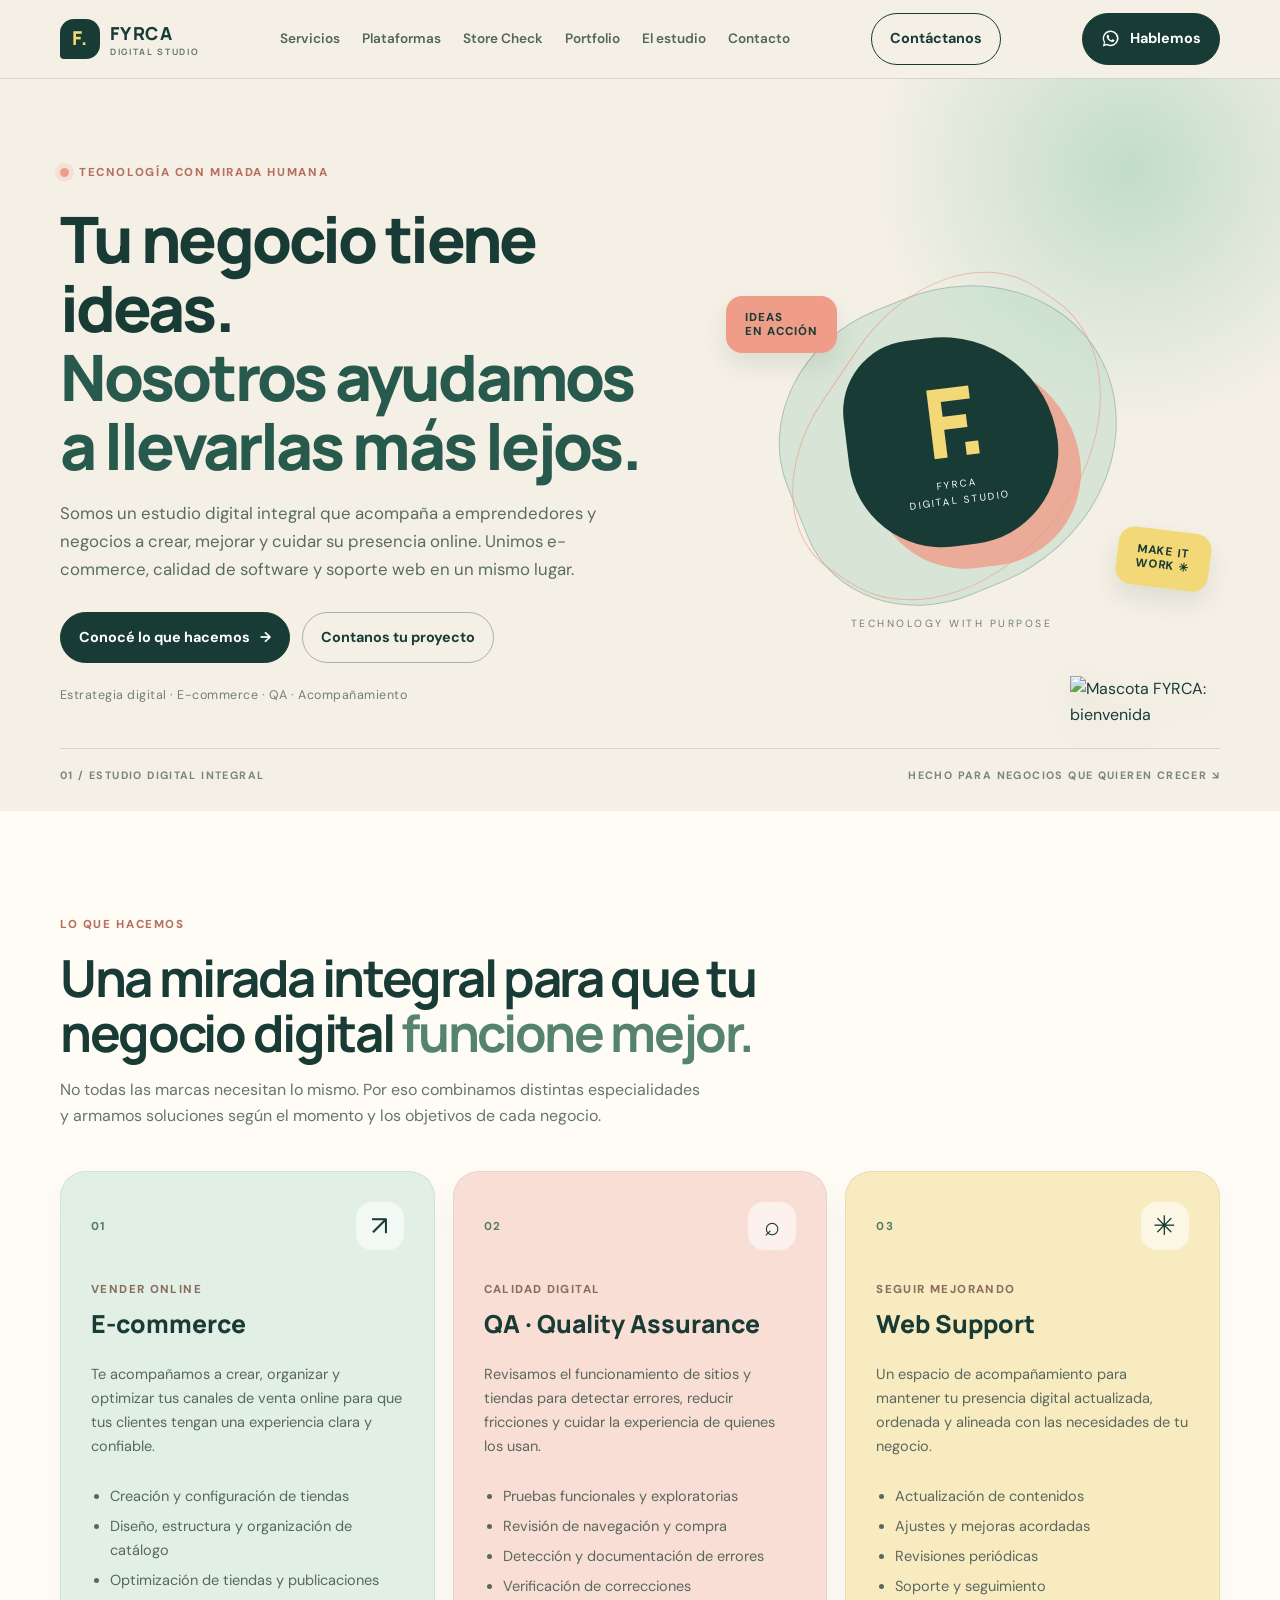
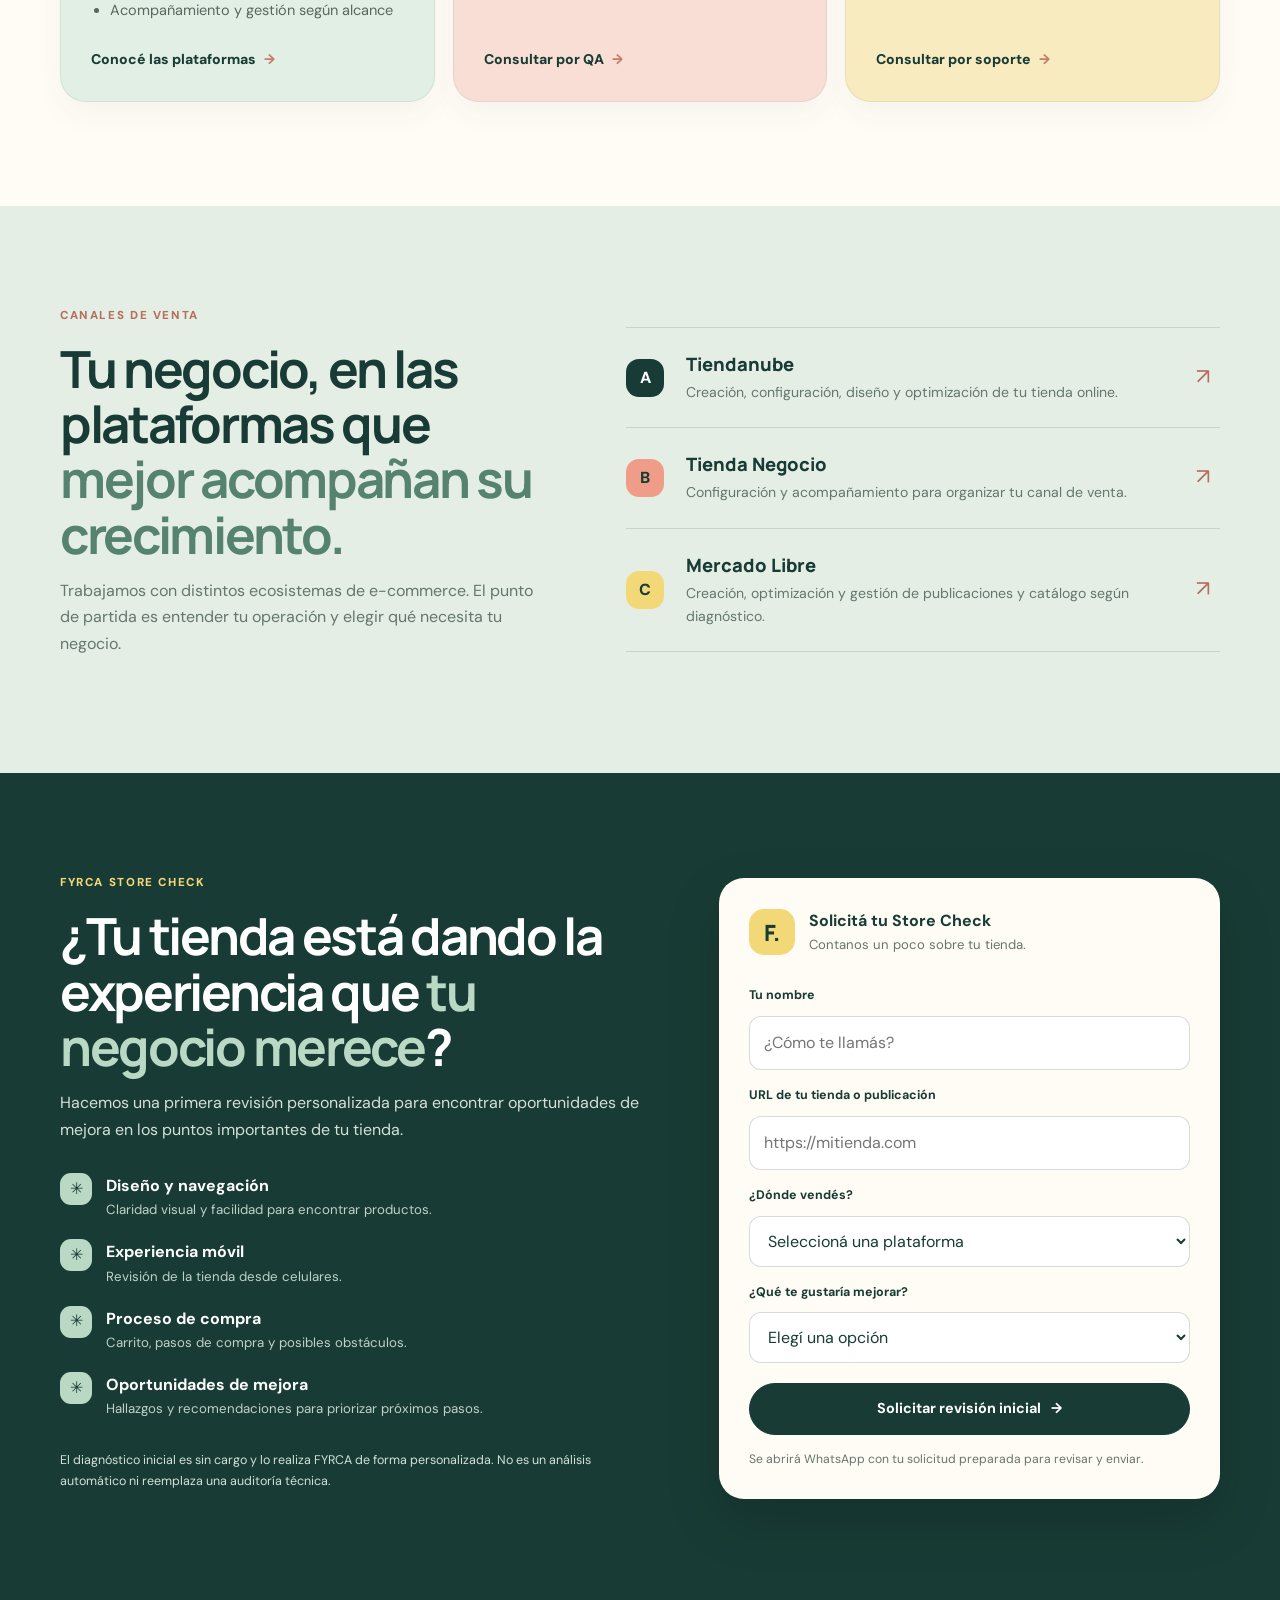
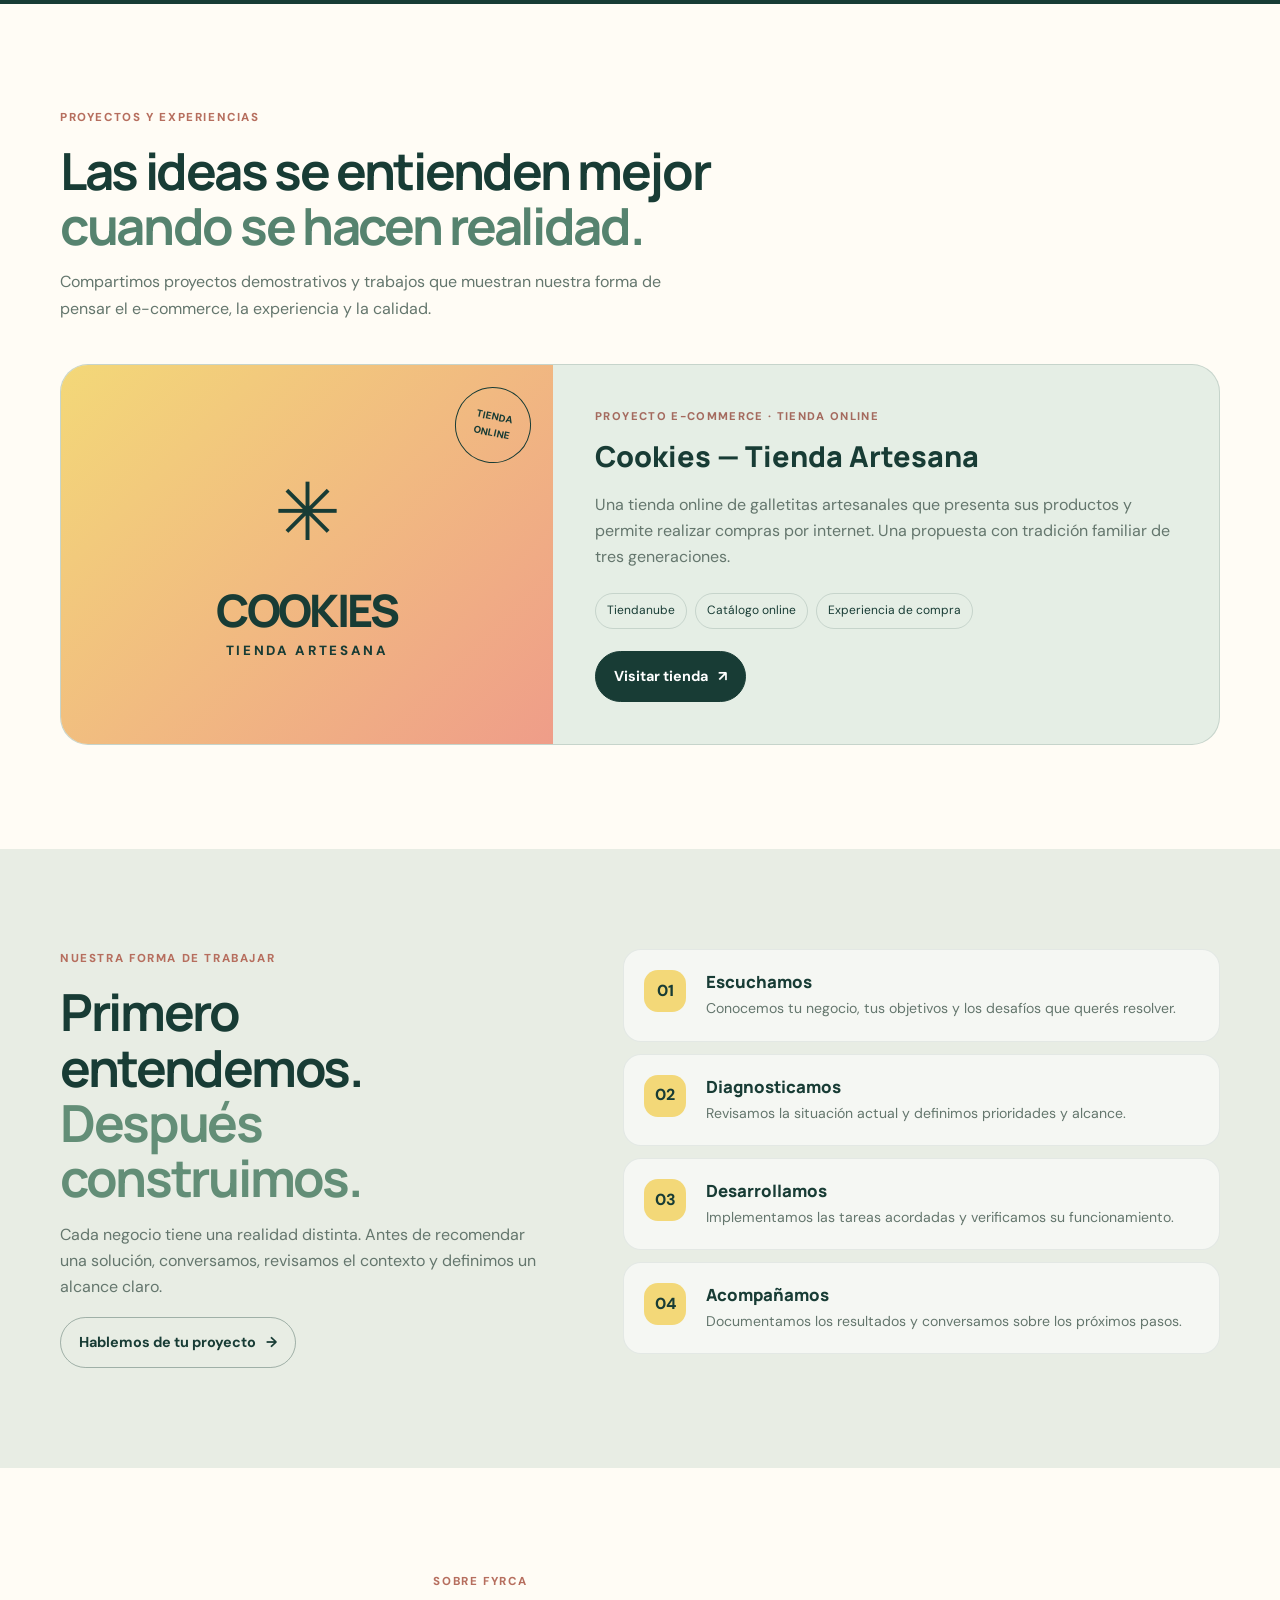
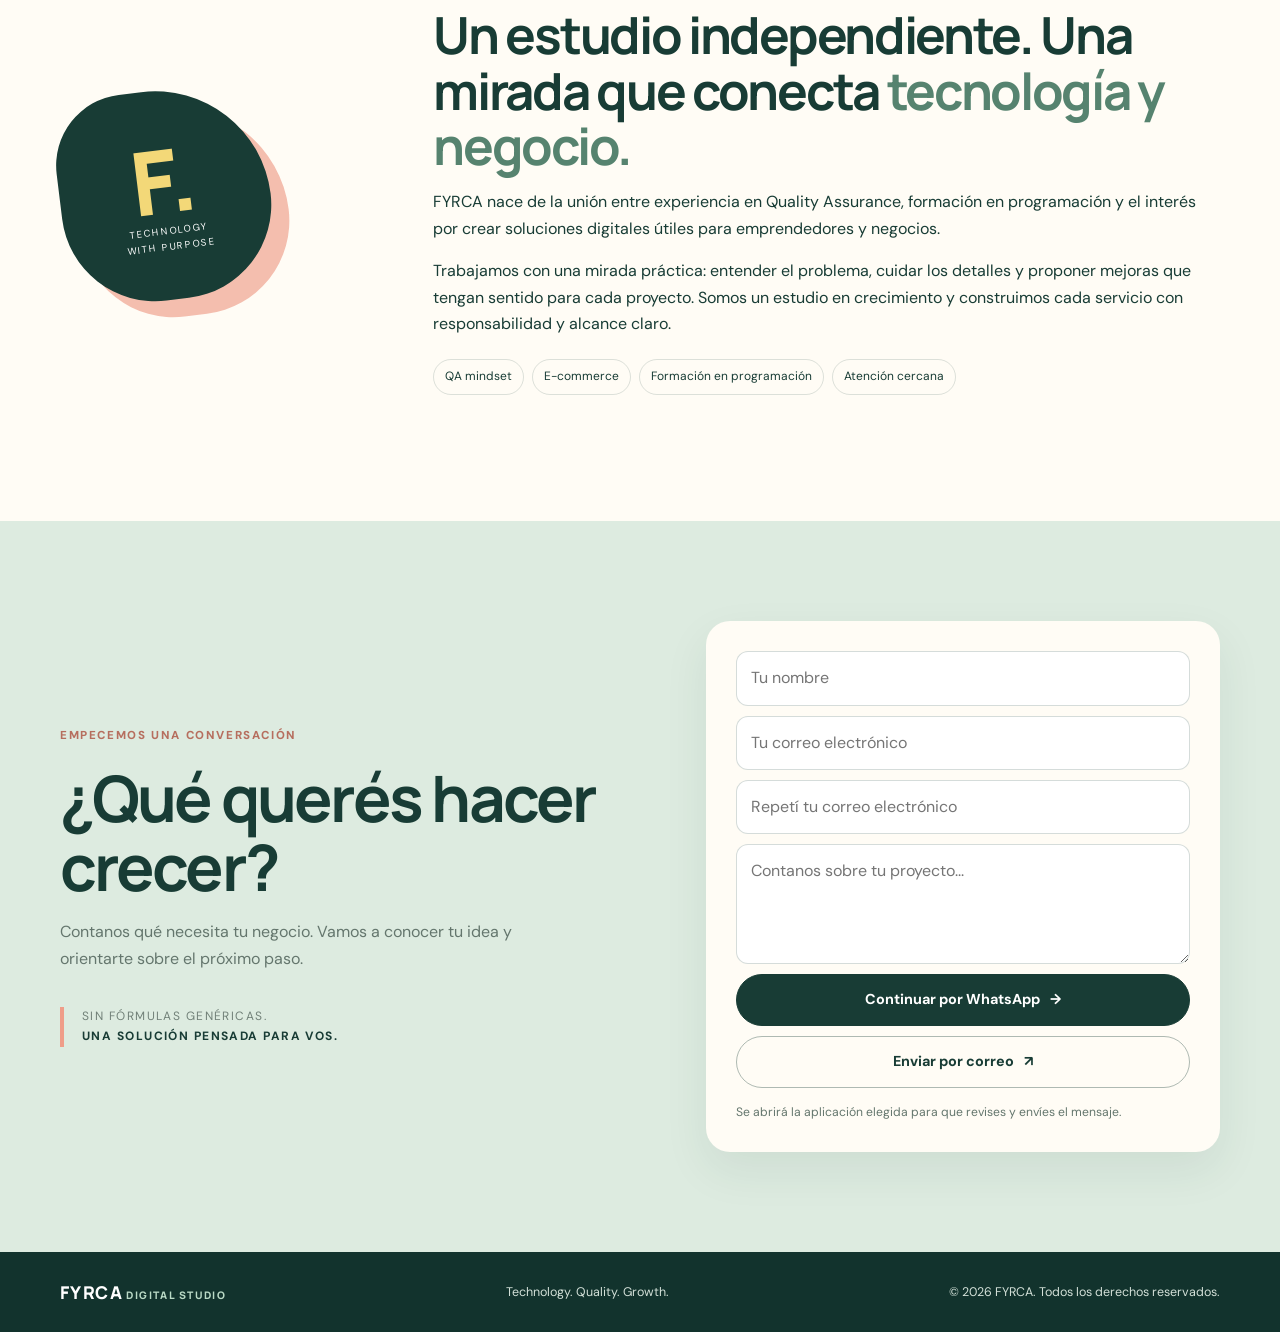
==== index.html @ e2ffd2b6 "Actualiza caché del diseño móvil compacto" ====
<!DOCTYPE html>
<html lang="es">
<head>
  <meta charset="UTF-8">
  <meta name="viewport" content="width=device-width, initial-scale=1.0">
  <meta name="description" content="FYRCA Digital Studio acompaña a emprendedores y negocios con soluciones de e-commerce, QA y soporte web.">
  <meta name="theme-color" content="#183C35">
  <title>FYRCA — Digital Studio</title>
  <link rel="preconnect" href="https://fonts.googleapis.com">
  <link rel="preconnect" href="https://fonts.gstatic.com" crossorigin>
  <link href="https://fonts.googleapis.com/css2?family=DM+Sans:wght@400;500;600;700&family=Manrope:wght@400;500;600;700;800&display=swap" rel="stylesheet">
  <link rel="stylesheet" href="assets/css/styles.css?v=17">
</head>
<body>
  <div class="nav-wrap">
    <nav class="container" aria-label="Navegación principal">
      <a class="brand" href="#inicio" aria-label="FYRCA, inicio">
        <span class="brand-mark" aria-hidden="true">F.</span>
        <span class="brand-name">FYRCA<small>DIGITAL STUDIO</small></span>
      </a>
      <div class="nav-links" id="navLinks">
        <a href="#servicios">Servicios</a>
        <a href="#plataformas">Plataformas</a>
        <a href="#store-check">Store Check</a>
        <a href="#portfolio">Portfolio</a>
        <a href="#nosotros">El estudio</a>
        <a href="#contacto">Contacto</a>
      </div>
      <a class="nav-contact" href="#contacto">Contáctanos</a>
      <a class="nav-cta" href="https://wa.me/5491130962275?text=Hola%2C%20quiero%20hacer%20una%20consulta%20a%20FYRCA." target="_blank" rel="noopener noreferrer" aria-label="Hablemos por WhatsApp">
        <svg class="whatsapp-icon" viewBox="0 0 24 24" width="19" height="19" aria-hidden="true" focusable="false">
          <path fill="currentColor" d="M12.04 2a9.8 9.8 0 0 0-8.37 14.9L2.3 22l5.25-1.37A9.9 9.9 0 1 0 12.04 2Zm0 17.9a8.1 8.1 0 0 1-4.13-1.13l-.3-.18-3.12.82.83-3.04-.2-.31A8.05 8.05 0 1 1 12.04 19.9Zm4.42-6.04c-.24-.12-1.43-.7-1.65-.78-.22-.08-.38-.12-.54.12-.16.24-.62.78-.76.94-.14.16-.28.18-.52.06-.24-.12-1.02-.38-1.94-1.2-.72-.64-1.2-1.43-1.34-1.67-.14-.24-.02-.37.1-.49.1-.1.24-.28.36-.42.12-.14.16-.24.24-.4.08-.16.04-.3-.02-.42-.06-.12-.54-1.3-.74-1.78-.2-.46-.4-.4-.54-.4h-.46c-.16 0-.42.06-.64.3-.22.24-.84.82-.84 2s.86 2.32.98 2.48c.12.16 1.7 2.6 4.12 3.64.58.25 1.03.4 1.38.51.58.18 1.1.16 1.51.1.46-.07 1.43-.58 1.63-1.14.2-.56.2-1.04.14-1.14-.06-.1-.22-.16-.46-.28Z"/>
        </svg>
        <span>Hablemos</span>
      </a>
      <button class="menu-toggle" id="menuToggle" aria-label="Abrir menú" aria-controls="navLinks" aria-expanded="false">☰</button>
    </nav>
  </div>

  <aside class="mascot-widget" aria-label="Mascota de FYRCA que cambia según la sección">
    <img id="fyrcaMascot" src="/fyrca-digital-studio/assets/images/mascota/approved-inicio.webp" alt="Mascota FYRCA: bienvenida" width="180" height="180" decoding="async">
    <span class="visually-hidden" id="fyrcaMascotStatus" aria-live="polite">Mascota FYRCA: bienvenida</span>
  </aside>

  <main>
    <section class="hero" id="inicio" data-mascot-pose="inicio">
      <div class="container hero-grid">
        <div class="hero-content">
          <div class="eyebrow"><span class="eyebrow-dot"></span> Tecnología con mirada humana</div>
          <h1>Tu negocio tiene ideas.<br><span>Nosotros ayudamos a llevarlas más lejos.</span></h1>
          <p class="hero-copy">Somos un estudio digital integral que acompaña a emprendedores y negocios a crear, mejorar y cuidar su presencia online. Unimos e-commerce, calidad de software y soporte web en un mismo lugar.</p>
          <div class="hero-actions">
            <a class="button" href="#servicios">Conocé lo que hacemos <span aria-hidden="true">→</span></a>
            <a class="button secondary" href="#contacto">Contanos tu proyecto</a>
          </div>
          <p class="hero-note">Estrategia digital · E-commerce · QA · Acompañamiento</p>
        </div>
        <div class="hero-art" aria-label="Composición gráfica de FYRCA">
          <div class="art-orbit orbit-one"></div>
          <div class="art-orbit orbit-two"></div>
          <div class="art-sticker sticker-pink">IDEAS<br>EN ACCIÓN</div>
          <div class="art-core"><span>F.</span><small>FYRCA<br>DIGITAL STUDIO</small></div>
          <div class="art-sticker sticker-yellow">MAKE IT<br>WORK ✳</div>
          <div class="art-caption">TECHNOLOGY WITH PURPOSE</div>
        </div>
      </div>
      <div class="hero-bottom container"><span>01 / ESTUDIO DIGITAL INTEGRAL</span><span>HECHO PARA NEGOCIOS QUE QUIEREN CRECER ↘</span></div>
    </section>

    <section id="servicios" class="services-section">
      <div class="container">
        <div class="section-head">
          <div class="eyebrow">Lo que hacemos</div>
          <h2>Una mirada integral para que tu negocio digital <span>funcione mejor.</span></h2>
          <p>No todas las marcas necesitan lo mismo. Por eso combinamos distintas especialidades y armamos soluciones según el momento y los objetivos de cada negocio.</p>
        </div>
        <div class="services-grid">
          <article class="service-card service-ecommerce">
            <div class="service-top"><span class="service-number">01</span><span class="service-symbol">↗</span></div>
            <div class="service-kicker">VENDER ONLINE</div>
            <h3>E-commerce</h3>
            <p>Te acompañamos a crear, organizar y optimizar tus canales de venta online para que tus clientes tengan una experiencia clara y confiable.</p>
            <ul>
              <li>Creación y configuración de tiendas</li>
              <li>Diseño, estructura y organización de catálogo</li>
              <li>Optimización de tiendas y publicaciones</li>
              <li>Acompañamiento y gestión según alcance</li>
            </ul>
            <a class="text-link" href="#plataformas">Conocé las plataformas <span>→</span></a>
          </article>
          <article class="service-card service-qa" data-mascot-pose="qa">
            <div class="service-top"><span class="service-number">02</span><span class="service-symbol">⌕</span></div>
            <div class="service-kicker">CALIDAD DIGITAL</div>
            <h3>QA · Quality Assurance</h3>
            <p>Revisamos el funcionamiento de sitios y tiendas para detectar errores, reducir fricciones y cuidar la experiencia de quienes los usan.</p>
            <ul>
              <li>Pruebas funcionales y exploratorias</li>
              <li>Revisión de navegación y compra</li>
              <li>Detección y documentación de errores</li>
              <li>Verificación de correcciones</li>
            </ul>
            <a class="text-link" href="#contacto">Consultar por QA <span>→</span></a>
          </article>
          <article class="service-card service-support">
            <div class="service-top"><span class="service-number">03</span><span class="service-symbol">✳</span></div>
            <div class="service-kicker">SEGUIR MEJORANDO</div>
            <h3>Web Support</h3>
            <p>Un espacio de acompañamiento para mantener tu presencia digital actualizada, ordenada y alineada con las necesidades de tu negocio.</p>
            <ul>
              <li>Actualización de contenidos</li>
              <li>Ajustes y mejoras acordadas</li>
              <li>Revisiones periódicas</li>
              <li>Soporte y seguimiento</li>
            </ul>
            <a class="text-link" href="#contacto">Consultar por soporte <span>→</span></a>
          </article>
        </div>
      </div>
    </section>

    <section class="platforms-section" id="plataformas" data-mascot-pose="ecommerce">
      <div class="container platforms-layout">
        <div class="platforms-intro">
          <div class="eyebrow">Canales de venta</div>
          <h2>Tu negocio, en las plataformas que <span>mejor acompañan su crecimiento.</span></h2>
          <p>Trabajamos con distintos ecosistemas de e-commerce. El punto de partida es entender tu operación y elegir qué necesita tu negocio.</p>
        </div>
        <div class="platform-list">
          <article class="platform-item"><span class="platform-index">A</span><div><h3>Tiendanube</h3><p>Creación, configuración, diseño y optimización de tu tienda online.</p></div><span class="platform-arrow">↗</span></article>
          <article class="platform-item"><span class="platform-index">B</span><div><h3>Tienda Negocio</h3><p>Configuración y acompañamiento para organizar tu canal de venta.</p></div><span class="platform-arrow">↗</span></article>
          <article class="platform-item"><span class="platform-index">C</span><div><h3>Mercado Libre</h3><p>Creación, optimización y gestión de publicaciones y catálogo según diagnóstico.</p></div><span class="platform-arrow">↗</span></article>
        </div>
      </div>
    </section>

    <section class="store-check" id="store-check" data-mascot-pose="qa">
      <div class="container store-check-grid">
        <div class="store-check-copy">
          <div class="eyebrow">FYRCA Store Check</div>
          <h2>¿Tu tienda está dando la experiencia que <span>tu negocio merece</span>?</h2>
          <p>Hacemos una primera revisión personalizada para encontrar oportunidades de mejora en los puntos importantes de tu tienda.</p>
          <div class="store-check-points">
            <div><span>✳</span><span><strong>Diseño y navegación</strong><small>Claridad visual y facilidad para encontrar productos.</small></span></div>
            <div><span>✳</span><span><strong>Experiencia móvil</strong><small>Revisión de la tienda desde celulares.</small></span></div>
            <div><span>✳</span><span><strong>Proceso de compra</strong><small>Carrito, pasos de compra y posibles obstáculos.</small></span></div>
            <div><span>✳</span><span><strong>Oportunidades de mejora</strong><small>Hallazgos y recomendaciones para priorizar próximos pasos.</small></span></div>
          </div>
          <p class="store-check-note">El diagnóstico inicial es sin cargo y lo realiza FYRCA de forma personalizada. No es un análisis automático ni reemplaza una auditoría técnica.</p>
        </div>
        <div class="store-check-panel">
          <div class="panel-heading"><span class="panel-icon">F.</span><div><strong>Solicitá tu Store Check</strong><small>Contanos un poco sobre tu tienda.</small></div></div>
          <form class="store-check-form" id="storeCheckForm">
            <label for="storeCheckName">Tu nombre</label>
            <input id="storeCheckName" name="nombre" type="text" placeholder="¿Cómo te llamás?" autocomplete="name" required>
            <label for="storeCheckUrl">URL de tu tienda o publicación</label>
            <input id="storeCheckUrl" name="url" type="url" placeholder="https://mitienda.com" inputmode="url" required>
            <label for="storeCheckPlatform">¿Dónde vendés?</label>
            <select id="storeCheckPlatform" name="plataforma" required>
              <option value="">Seleccioná una plataforma</option>
              <option>Tiendanube</option><option>Tienda Negocio</option><option>Mercado Libre</option>
              <option>Shopify</option><option>WooCommerce</option><option>Otra plataforma</option>
              <option value="Todavía no tengo tienda">Todavía no tengo tienda</option>
            </select>
            <label for="storeCheckGoal">¿Qué te gustaría mejorar?</label>
            <select id="storeCheckGoal" name="objetivo" required>
              <option value="">Elegí una opción</option>
              <option>Diseño y apariencia</option><option>Catálogo y publicaciones</option>
              <option>Navegación y experiencia de usuario</option><option>Versión para celulares</option>
              <option>Carrito y proceso de compra</option><option>Quiero una revisión general</option>
            </select>
            <button class="button store-check-submit" type="submit">Solicitar revisión inicial <span>→</span></button>
          </form>
          <p class="store-check-form-note" id="storeCheckNote" role="status">Se abrirá WhatsApp con tu solicitud preparada para revisar y enviar.</p>
        </div>
      </div>
    </section>

    <section class="portfolio-section" id="portfolio" data-mascot-pose="ecommerce">
      <div class="container">
        <div class="section-head">
          <div class="eyebrow">Proyectos y experiencias</div>
          <h2>Las ideas se entienden mejor <span>cuando se hacen realidad.</span></h2>
          <p>Compartimos proyectos demostrativos y trabajos que muestran nuestra forma de pensar el e-commerce, la experiencia y la calidad.</p>
        </div>
        <article class="portfolio-card">
          <div class="portfolio-art"><span class="portfolio-cookie">✳</span><span class="portfolio-word">COOKIES</span><small>TIENDA ARTESANA</small><span class="portfolio-stamp">TIENDA<br>ONLINE</span></div>
          <div class="portfolio-copy">
            <div class="project-label">PROYECTO E-COMMERCE · TIENDA ONLINE</div>
            <h3>Cookies — Tienda Artesana</h3>
            <p>Una tienda online de galletitas artesanales que presenta sus productos y permite realizar compras por internet. Una propuesta con tradición familiar de tres generaciones.</p>
            <div class="project-tags"><span>Tiendanube</span><span>Catálogo online</span><span>Experiencia de compra</span></div>
            <a class="button" href="https://cookiestiendaartesana.mitiendanube.com/" target="_blank" rel="noopener noreferrer">Visitar tienda <span>↗</span></a>
          </div>
        </article>
      </div>
    </section>

    <section class="method-section" id="metodologia" data-mascot-pose="programacion">
      <div class="container method-grid">
        <div>
          <div class="eyebrow">Nuestra forma de trabajar</div>
          <h2>Primero entendemos.<br><span>Después construimos.</span></h2>
          <p>Cada negocio tiene una realidad distinta. Antes de recomendar una solución, conversamos, revisamos el contexto y definimos un alcance claro.</p>
          <a class="button secondary" href="#contacto">Hablemos de tu proyecto <span>→</span></a>
        </div>
        <div class="steps">
          <article class="step"><span class="step-num">01</span><div><h3>Escuchamos</h3><p>Conocemos tu negocio, tus objetivos y los desafíos que querés resolver.</p></div></article>
          <article class="step"><span class="step-num">02</span><div><h3>Diagnosticamos</h3><p>Revisamos la situación actual y definimos prioridades y alcance.</p></div></article>
          <article class="step"><span class="step-num">03</span><div><h3>Desarrollamos</h3><p>Implementamos las tareas acordadas y verificamos su funcionamiento.</p></div></article>
          <article class="step"><span class="step-num">04</span><div><h3>Acompañamos</h3><p>Documentamos los resultados y conversamos sobre los próximos pasos.</p></div></article>
        </div>
      </div>
    </section>

    <section class="about-section" id="nosotros" data-mascot-pose="programacion">
      <div class="container about-layout">
        <div class="about-mark"><span>F.</span><small>TECHNOLOGY<br>WITH PURPOSE</small></div>
        <div class="about-copy">
          <div class="eyebrow">Sobre FYRCA</div>
          <h2>Un estudio independiente. Una mirada que conecta <span>tecnología y negocio.</span></h2>
          <p>FYRCA nace de la unión entre experiencia en Quality Assurance, formación en programación y el interés por crear soluciones digitales útiles para emprendedores y negocios.</p>
          <p>Trabajamos con una mirada práctica: entender el problema, cuidar los detalles y proponer mejoras que tengan sentido para cada proyecto. Somos un estudio en crecimiento y construimos cada servicio con responsabilidad y alcance claro.</p>
          <div class="about-tags"><span>QA mindset</span><span>E-commerce</span><span>Formación en programación</span><span>Atención cercana</span></div>
        </div>
      </div>
    </section>

    <section class="contact-section" id="contacto" data-mascot-pose="inicio">
      <div class="container contact-layout">
        <div class="contact-intro">
          <div class="eyebrow">Empecemos una conversación</div>
          <h2>¿Qué querés hacer crecer?</h2>
          <p>Contanos qué necesita tu negocio. Vamos a conocer tu idea y orientarte sobre el próximo paso.</p>
          <div class="contact-aside">SIN FÓRMULAS GENÉRICAS.<br><strong>UNA SOLUCIÓN PENSADA PARA VOS.</strong></div>
        </div>
        <div class="contact-panel">
          <form class="contact-form" id="contactForm">
            <label class="visually-hidden" for="contactName">Tu nombre</label>
            <input id="contactName" type="text" name="nombre" placeholder="Tu nombre" autocomplete="name" required>
            <label class="visually-hidden" for="contactEmail">Tu correo electrónico</label>
            <input id="contactEmail" type="email" name="email" placeholder="Tu correo electrónico" autocomplete="email" pattern="[^\s@]+@[^\s@]+\.[^\s@]{2,}" title="Ingresá un correo válido, por ejemplo nombre@dominio.com" required>
            <label class="visually-hidden" for="contactEmailConfirm">Repetí tu correo electrónico</label>
            <input id="contactEmailConfirm" type="email" name="emailConfirm" placeholder="Repetí tu correo electrónico" autocomplete="off" required>
            <label class="visually-hidden" for="contactMessage">Mensaje</label>
            <textarea id="contactMessage" name="mensaje" placeholder="Contanos sobre tu proyecto..." required></textarea>
            <button class="button" type="submit" name="canal" value="whatsapp">Continuar por WhatsApp <span>→</span></button>
            <button class="button secondary" type="submit" name="canal" value="email">Enviar por correo <span>↗</span></button>
          </form>
          <div class="form-note" id="formNote" role="status">Se abrirá la aplicación elegida para que revises y envíes el mensaje.</div>
        </div>
      </div>
    </section>
  </main>

  <footer>
    <div class="container footer-inner">
      <a class="footer-brand" href="#inicio">FYRCA<span> DIGITAL STUDIO</span></a>
      <span>Technology. Quality. Growth.</span>
      <span>© <span id="year"></span> FYRCA. Todos los derechos reservados.</span>
    </div>
  </footer>
  <script src="assets/js/main.js" defer></script>
</body>
</html>
---- assets/css/styles.css ----
@import url('https://fonts.googleapis.com/css2?family=DM+Sans:wght@400;500;600;700&family=Manrope:wght@400;500;600;700;800&display=swap');
:root{
 --forest:#183C35;--forest-deep:#12332D;--forest-soft:#28594D;
 --cream:#F5F0E6;--paper:#FFFCF5;--mint:#B9D9C5;--coral:#EF9D89;
 --butter:#F3D878;--sky:#A9C9E8;--ink:#183C35;--muted:#64766D;
 --line:rgba(24,60,53,.15);--max:1160px;
}
*{box-sizing:border-box}
html{scroll-behavior:smooth;scroll-padding-top:90px}
body{margin:0;background:var(--cream);color:var(--ink);font-family:"DM Sans",sans-serif;line-height:1.65}
a{color:inherit;text-decoration:none}
button,input,select,textarea{font:inherit}
button,a{-webkit-tap-highlight-color:transparent}
.container{width:min(var(--max),calc(100% - 48px));margin:0 auto}
.visually-hidden{position:absolute;width:1px;height:1px;padding:0;margin:-1px;overflow:hidden;clip:rect(0,0,0,0);white-space:nowrap;border:0}
.nav-wrap{position:sticky;top:0;z-index:20;background:rgba(245,240,230,.94);backdrop-filter:blur(16px);border-bottom:1px solid var(--line)}
nav{min-height:78px;display:flex;align-items:center;justify-content:space-between;gap:24px}
.brand{display:inline-flex;align-items:center;gap:10px;font-family:Manrope,sans-serif;font-weight:800;letter-spacing:.08em;font-size:1.12rem}
.brand-mark{display:grid;place-items:center;width:40px;height:40px;border-radius:14px 14px 14px 4px;background:var(--forest);color:var(--butter);font-size:1.2rem}
.brand-name small{display:block;font-size:.55rem;letter-spacing:.19em;font-weight:700;color:var(--muted);margin-top:-4px}
.nav-links{display:flex;align-items:center;gap:22px;font-size:.85rem;font-weight:600;color:#52665D}
.nav-links a:hover{color:var(--coral)}
.nav-cta,.nav-contact,.button{display:inline-flex;justify-content:center;align-items:center;gap:10px;padding:13px 18px;border-radius:999px;border:1px solid var(--forest);font-weight:700;font-size:.9rem;transition:transform .2s,background .2s}.nav-cta,.button{background:var(--forest);color:white}.nav-contact{background:transparent;color:var(--forest)}
.nav-cta:hover,.button:hover{transform:translateY(-2px);background:var(--forest-soft)}.nav-contact:hover{transform:translateY(-2px);background:rgba(24,60,53,.06)}
.button.secondary{background:transparent;color:var(--forest);border-color:rgba(24,60,53,.35)}
.button.secondary:hover{background:rgba(24,60,53,.06)}
.menu-toggle{display:none;background:transparent;border:1px solid var(--line);border-radius:12px;padding:8px 12px;color:var(--forest);font-size:1.2rem}
.hero{position:relative;overflow:hidden;padding:84px 0 26px;background:var(--cream)}
.hero:before{content:"";position:absolute;width:540px;height:540px;right:-120px;top:-180px;border-radius:50%;background:radial-gradient(circle,rgba(185,217,197,.85),rgba(185,217,197,0) 68%);pointer-events:none}
.hero-grid{position:relative;display:grid;grid-template-columns:1.04fr .96fr;align-items:center;gap:42px;min-height:440px}
.eyebrow{display:flex;align-items:center;gap:10px;color:#B66E5E;text-transform:uppercase;letter-spacing:.14em;font-size:.72rem;font-weight:800}
.eyebrow-dot{width:9px;height:9px;border-radius:50%;background:var(--coral);box-shadow:0 0 0 5px rgba(239,157,137,.18)}
.hero h1,.section-head h2,.platforms-intro h2,.store-check h2,.method-grid h2,.about-copy h2,.contact-intro h2{font-family:Manrope,sans-serif;letter-spacing:-.045em;line-height:1.08}
.hero h1{font-size:clamp(2.7rem,5vw,4.5rem);max-width:680px;margin:22px 0 20px;font-weight:800}
.hero h1 span{color:var(--forest-soft)}
.hero-copy{max-width:600px;color:#596C62;font-size:1.05rem}
.hero-actions{display:flex;flex-wrap:wrap;gap:12px;margin-top:28px}
.hero-note{font-size:.78rem;color:#718078;margin-top:22px;letter-spacing:.04em}
.hero-art{position:relative;min-height:390px;display:grid;place-items:center}
.art-orbit{position:absolute;width:320px;height:320px;border:1px solid rgba(24,60,53,.22);border-radius:48% 52% 58% 42%;transform:rotate(-22deg)}
.orbit-one{background:rgba(185,217,197,.48);width:340px;height:300px}
.orbit-two{width:260px;height:350px;border-color:rgba(239,157,137,.65);transform:rotate(34deg)}
.art-core{position:relative;z-index:2;width:210px;height:210px;border-radius:38% 62% 50% 50%;background:var(--forest);color:var(--butter);display:flex;flex-direction:column;align-items:center;justify-content:center;box-shadow:20px 24px 0 rgba(239,157,137,.8);transform:rotate(-7deg)}
.art-core span{font:800 6rem/1 Manrope,sans-serif;letter-spacing:-.1em}
.art-core small{font-size:.62rem;letter-spacing:.2em;text-align:center;color:white;margin-top:8px}
.art-sticker{position:absolute;z-index:3;padding:15px 19px;border-radius:16px;font-size:.72rem;font-weight:800;line-height:1.2;letter-spacing:.08em;box-shadow:0 12px 25px rgba(24,60,53,.1)}
.sticker-pink{top:50px;left:8%;background:var(--coral);color:var(--forest)}
.sticker-yellow{right:2%;bottom:48px;background:var(--butter);color:var(--forest);transform:rotate(7deg)}
.art-caption{position:absolute;bottom:4px;font-size:.65rem;letter-spacing:.24em;color:#718078}
.hero-bottom{display:flex;justify-content:space-between;gap:15px;border-top:1px solid var(--line);padding-top:18px;margin-top:30px;color:#78867E;font-size:.67rem;letter-spacing:.13em;font-weight:700}
.services-section,.portfolio-section,.about-section{padding:104px 0;background:var(--paper)}
.section-head{max-width:760px;margin-bottom:42px}
.section-head h2,.platforms-intro h2,.method-grid h2,.about-copy h2{font-size:clamp(2.1rem,4vw,3.45rem);margin:16px 0}
.section-head h2 span,.platforms-intro h2 span,.about-copy h2 span{color:#56836F}
.section-head p,.platforms-intro p{max-width:650px;color:var(--muted)}
.services-grid{display:grid;grid-template-columns:repeat(3,1fr);gap:18px}
.service-card{padding:30px;border-radius:26px;border:1px solid rgba(24,60,53,.07);min-height:410px;display:flex;flex-direction:column;box-shadow:0 12px 30px rgba(24,60,53,.045)}
.service-ecommerce{background:#E1EFE4}.service-qa{background:#F9DED5}.service-support{background:#F8EBC0}
.service-top{display:flex;justify-content:space-between;align-items:center}
.service-number,.service-kicker{color:#587D69;font-weight:800;font-size:.72rem;letter-spacing:.12em}
.service-symbol{width:48px;height:48px;border-radius:16px;background:rgba(255,255,255,.58);display:grid;place-items:center;font-size:1.7rem}
.service-kicker{margin-top:30px;color:#8B6D5E}
.service-card h3{font:800 1.55rem Manrope,sans-serif;margin:8px 0}
.service-card p,.service-card ul{color:#59685F;font-size:.91rem}
.service-card ul{padding-left:19px;margin:8px 0 22px}
.service-card li{padding:3px 0}
.text-link{margin-top:auto;color:var(--forest);font-weight:800;font-size:.88rem}
.text-link span{color:#C47D6D;margin-left:5px}
.platforms-section{padding:100px 0;background:#E5EEE5}
.platforms-layout{display:grid;grid-template-columns:.9fr 1.1fr;gap:80px;align-items:center}
.platform-list{border-top:1px solid var(--line)}
.platform-item{display:grid;grid-template-columns:42px 1fr 24px;gap:18px;align-items:center;padding:23px 0;border-bottom:1px solid var(--line)}
.platform-index{width:38px;height:38px;border-radius:13px;background:var(--forest);color:white;display:grid;place-items:center;font-weight:800}
.platform-item:nth-child(2) .platform-index{background:var(--coral);color:var(--forest)}
.platform-item:nth-child(3) .platform-index{background:var(--butter);color:var(--forest)}
.platform-item h3{font:800 1.15rem Manrope,sans-serif;margin:0 0 4px}
.platform-item p{margin:0;color:var(--muted);font-size:.88rem}
.platform-arrow{color:#B66E5E;font-size:1.4rem}
.store-check{padding:100px 0;background:var(--forest);color:white}
.store-check-grid{display:grid;grid-template-columns:1fr .85fr;gap:70px;align-items:center}
.store-check .eyebrow{color:var(--butter)}
.store-check h2{font-size:clamp(2.2rem,4vw,3.5rem);margin:16px 0}
.store-check h2 span{color:var(--mint)}
.store-check-copy>p{color:#D3E0D8}
.store-check-points{display:grid;gap:18px;margin:30px 0}
.store-check-points>div{display:flex;gap:14px;align-items:flex-start}
.store-check-points>div>span:first-child{flex:0 0 32px;height:32px;border-radius:11px;background:var(--mint);color:var(--forest);display:grid;place-items:center}
.store-check-points strong,.store-check-points small{display:block}
.store-check-points small{color:#C0D1C7;font-size:.83rem}
.store-check-note{font-size:.78rem;color:#B7C9BE}
.store-check-panel{background:var(--paper);color:var(--forest);padding:30px;border-radius:25px;box-shadow:0 22px 55px rgba(0,0,0,.16)}
.panel-heading{display:flex;gap:14px;align-items:center;margin-bottom:24px}
.panel-icon{width:46px;height:46px;border-radius:15px;background:var(--butter);display:grid;place-items:center;font:800 1.4rem Manrope}
.panel-heading strong,.panel-heading small{display:block}
.panel-heading small{color:var(--muted);font-size:.82rem}
.store-check-form,.contact-form{display:grid;gap:10px}
.store-check-form label{font-size:.78rem;font-weight:700;margin-top:5px}
.store-check-form input,.store-check-form select,.contact-form input,.contact-form textarea{width:100%;padding:13px 14px;border:1px solid rgba(24,60,53,.18);border-radius:12px;background:white;color:var(--forest);outline:none}
.store-check-form input:focus,.store-check-form select:focus,.contact-form input:focus,.contact-form textarea:focus{border-color:#6B9D80;box-shadow:0 0 0 3px rgba(107,157,128,.14)}
.store-check-submit{margin-top:10px;width:100%;cursor:pointer}
.store-check-form-note,.form-note{font-size:.76rem;color:var(--muted);margin:14px 0 0}
.portfolio-card{display:grid;grid-template-columns:.85fr 1.15fr;overflow:hidden;border-radius:28px;background:#E5EEE5;border:1px solid var(--line)}
.portfolio-art{min-height:330px;background:linear-gradient(135deg,var(--butter),var(--coral));color:var(--forest);display:flex;flex-direction:column;align-items:center;justify-content:center;position:relative}
.portfolio-cookie{font-size:5rem}.portfolio-word{font:800 2.8rem Manrope,sans-serif;letter-spacing:-.06em}.portfolio-art small{letter-spacing:.2em;font-weight:800}
.portfolio-stamp{position:absolute;right:22px;top:22px;border:1px solid currentColor;border-radius:50%;width:76px;height:76px;display:grid;place-items:center;text-align:center;font-size:.62rem;font-weight:800;transform:rotate(12deg)}
.portfolio-copy{padding:42px;align-self:center}
.project-label{font-size:.7rem;letter-spacing:.12em;font-weight:800;color:#A46A5E}
.portfolio-copy h3{font:800 1.8rem Manrope,sans-serif;margin:10px 0}
.portfolio-copy>p{color:var(--muted)}
.project-tags,.about-tags{display:flex;flex-wrap:wrap;gap:8px;margin:22px 0}
.project-tags span,.about-tags span{padding:7px 11px;border:1px solid var(--line);border-radius:999px;font-size:.75rem}
.method-section{padding:100px 0;background:#E8EDE4}
.method-grid{display:grid;grid-template-columns:.9fr 1.1fr;gap:75px;align-items:start}
.method-grid h2 span{color:#638E77}
.method-grid>div>p,.contact-intro>p{color:var(--muted);max-width:520px}
.steps{display:grid;gap:12px}
.step{display:flex;gap:20px;padding:20px;border-radius:18px;background:rgba(255,255,255,.56);border:1px solid rgba(24,60,53,.08)}
.step-num{flex:0 0 42px;height:42px;border-radius:14px;background:var(--butter);display:grid;place-items:center;font-weight:800}
.step h3{margin:0;font:800 1.05rem Manrope,sans-serif}
.step p{margin:4px 0 0;color:var(--muted);font-size:.88rem}
.about-section{background:var(--paper)}
.about-layout{display:grid;grid-template-columns:.55fr 1.45fr;gap:75px;align-items:center}
.about-mark{width:210px;height:210px;border-radius:38% 62% 50% 50%;background:var(--forest);color:var(--butter);display:flex;flex-direction:column;align-items:center;justify-content:center;transform:rotate(-7deg);box-shadow:16px 18px 0 rgba(239,157,137,.65)}
.about-mark span{font:800 5.5rem/1 Manrope}
.about-mark small{font-size:.6rem;letter-spacing:.18em;text-align:center;color:white}
.contact-section{padding:100px 0;background:#DDEBE0}
.contact-layout{display:grid;grid-template-columns:1fr .9fr;gap:75px;align-items:center}
.contact-intro h2{font-size:clamp(2.5rem,5vw,4rem);margin:18px 0}
.contact-aside{margin-top:35px;padding-left:18px;border-left:4px solid var(--coral);font-size:.75rem;letter-spacing:.12em;color:#718078}
.contact-aside strong{color:var(--forest)}
.contact-panel{background:var(--paper);padding:30px;border-radius:24px;box-shadow:0 18px 45px rgba(24,60,53,.08)}
.contact-form textarea{min-height:120px;resize:vertical}
.contact-form .button{width:100%;cursor:pointer}
.contact-form .button.secondary{margin-top:0}
footer{background:var(--forest-deep);color:#D3E0D8;padding:28px 0}
.footer-inner{display:flex;align-items:center;justify-content:space-between;gap:20px;font-size:.78rem}
.footer-brand{font:800 1.1rem Manrope;color:white;letter-spacing:.08em}
.footer-brand span{color:var(--mint);font-size:.65rem}
@media(max-width:900px){.nav-links{gap:12px;font-size:.78rem}.hero-grid{gap:15px}.platforms-layout,.store-check-grid,.method-grid,.contact-layout{gap:40px}.services-grid{gap:12px}.service-card{padding:23px}}
@media(max-width:760px){
 .container{width:min(var(--max),calc(100% - 34px))}
 nav{min-height:70px}.menu-toggle{display:block}
 .nav-cta,.nav-contact{display:inline-flex;padding:9px 10px;gap:5px;font-size:.72rem;white-space:nowrap}
 .nav-links{display:none;position:absolute;left:0;right:0;top:70px;padding:18px 24px 24px;background:var(--cream);border-bottom:1px solid var(--line);flex-direction:column;align-items:flex-start;gap:16px}
 .nav-links.open{display:flex}
 .hero{padding-top:58px}.hero-grid{grid-template-columns:1fr;gap:8px}.hero h1{font-size:clamp(2.5rem,12vw,4rem)}
 .hero-art{min-height:310px}.art-core{width:170px;height:170px}.art-core span{font-size:5rem}.art-orbit{width:260px;height:245px}.orbit-two{height:275px}
 .hero-bottom{font-size:.57rem;flex-direction:column;gap:5px}
 .services-section,.portfolio-section,.about-section,.platforms-section,.store-check,.method-section,.contact-section{padding:70px 0}
 .services-grid{grid-template-columns:1fr}.service-card{min-height:0}
 .platforms-layout,.store-check-grid,.method-grid,.contact-layout,.portfolio-card,.about-layout{grid-template-columns:1fr}
 .platforms-layout,.store-check-grid,.method-grid,.contact-layout,.about-layout{gap:35px}
 .portfolio-art{min-height:250px}.portfolio-copy{padding:28px}
 .about-mark{width:150px;height:150px}.about-mark span{font-size:4rem}
 .footer-inner{flex-direction:column;align-items:flex-start;gap:8px}
}
@media(prefers-reduced-motion:reduce){html{scroll-behavior:auto}*,*::before,*::after{transition:none!important}}


/* Mascota oficial FYRCA: cambia de faceta según la sección visible */
.mascot-widget{position:fixed;right:clamp(12px,2.4vw,34px);bottom:14px;z-index:50;width:clamp(112px,14vw,184px);height:clamp(132px,18vw,210px);display:flex;align-items:flex-end;justify-content:center;pointer-events:none}
.mascot-widget img{display:block;width:100%;height:100%;object-fit:contain;object-position:center bottom;filter:drop-shadow(0 10px 14px rgba(24,60,53,.12));transition:opacity .18s ease,transform .22s ease}
.mascot-widget img.is-changing{opacity:.35;transform:translateY(5px) scale(.98)}
@media(max-width:760px){.mascot-widget{right:22px;bottom:8px;width:104px;height:124px}}
@media(max-width:380px){.mascot-widget{right:18px;width:86px;height:104px}}
@media(prefers-reduced-motion:reduce){.mascot-widget img{transition:none}}


/* Ajustes de compactación móvil */
@media(max-width:760px){
 html,body{width:100%;max-width:100%;overflow-x:clip}
 .nav-wrap{width:100%;max-width:100%;overflow:hidden}
 nav.container{width:calc(100% - 28px);max-width:100%;gap:10px;justify-content:space-between}
 .brand{gap:7px;font-size:1rem;flex:0 1 auto;min-width:0}
 .brand-mark{width:38px;height:38px;flex:0 0 38px}
 .brand-name{white-space:nowrap}
 .nav-contact{display:none}
 .nav-cta{padding:9px 11px;font-size:.76rem;gap:6px;flex:0 0 auto}
 .menu-toggle{flex:0 0 42px;width:42px;height:42px;padding:0;display:grid;place-items:center}
 .hero,.services-section,.portfolio-section,.about-section,.platforms-section,.store-check,.method-section,.contact-section,footer{width:100%;max-width:100%;overflow-x:clip}
 .mascot-widget{right:16px;bottom:8px;width:96px;height:116px}
}
@media(max-width:380px){
 nav.container{width:calc(100% - 22px);gap:7px}
 .brand{font-size:.92rem}
 .nav-cta{padding:8px 9px;font-size:.7rem}
 .mascot-widget{right:12px;width:84px;height:102px}
}


/* Corrección definitiva del ancho en navegadores móviles integrados */
@media screen and (max-width: 760px) {
  html, body {
    width: 100% !important;
    min-width: 0 !important;
    max-width: 100% !important;
    margin: 0 !important;
    overflow-x: hidden !important;
  }
  body > main {
    display: block;
    width: 100% !important;
    min-width: 0 !important;
    max-width: none !important;
    margin: 0 !important;
  }
  body > main > section,
  body > main > .hero,
  body > main > .services-section,
  body > main > .platforms-section,
  body > main > .store-check,
  body > main > .portfolio-section,
  body > main > .method-section,
  body > main > .about-section,
  body > main > .contact-section {
    width: 100% !important;
    min-width: 100% !important;
    max-width: none !important;
    margin-left: 0 !important;
    margin-right: 0 !important;
  }
  .nav-contact { display: none !important; }
  .nav-wrap, nav.container {
    width: 100% !important;
    max-width: none !important;
  }
  nav.container {
    padding-left: 14px;
    padding-right: 14px;
    gap: 8px;
  }
  .nav-cta { margin-left: auto; }
  .menu-toggle { flex: 0 0 42px; }
  .hero:before { right: -180px; }
  .mascot-widget { right: 12px; }
}


/* Mobile viewport: full-width layout, including Instagram in-app browser */
@media screen and (max-width: 760px) {
  html { width: 100% !important; max-width: 100% !important; }
  body { width: 100% !important; min-width: 0 !important; max-width: 100% !important; margin: 0 !important; }
  .nav-wrap, main, .hero, footer { width: 100% !important; max-width: none !important; }
  .nav-wrap { overflow: visible !important; }
  nav.container { width: calc(100% - 28px) !important; max-width: none !important; }
  .nav-contact { display: none !important; }
  .nav-cta { margin-left: auto; }
  .hero-grid, .hero-bottom { width: calc(100% - 34px) !important; max-width: none !important; }
  .mascot-widget { right: 14px !important; }
}
@media screen and (max-width: 380px) {
  nav.container { width: calc(100% - 20px) !important; }
  .nav-cta { padding: 8px 8px !important; font-size: .68rem !important; }
  .mascot-widget { right: 10px !important; }
}


/* FYRCA mobile compact layout: no empty hamburger column or side gutter */
@media screen and (max-width: 760px) {
  html, body { width: 100%; max-width: 100%; margin: 0; overflow-x: clip; }
  body > .nav-wrap, body > main, body > footer { width: 100%; max-width: 100%; margin-inline: 0; }
  body > main > section { width: 100%; max-width: 100%; min-width: 0; margin-inline: 0; }
  nav.container {
    display: grid !important;
    grid-template-columns: minmax(0, 1fr) auto 42px;
    align-items: center;
    width: calc(100% - 24px) !important;
    padding: 0;
    gap: 8px;
  }
  .nav-contact { display: none !important; }
  .brand { min-width: 0; }
  .nav-cta { margin: 0 !important; justify-self: end; }
  .menu-toggle { display: grid !important; width: 42px; height: 42px; padding: 0; justify-self: end; }
  .hero-grid, .hero-bottom { width: calc(100% - 34px); max-width: none; }
  .mascot-widget { right: 12px !important; }
}
@media screen and (max-width: 380px) {
  nav.container { width: calc(100% - 18px) !important; grid-template-columns: minmax(0, 1fr) auto 38px; gap: 6px; }
  .menu-toggle { width: 38px; height: 38px; }
  .nav-cta { padding: 8px 8px !important; font-size: .68rem !important; }
}
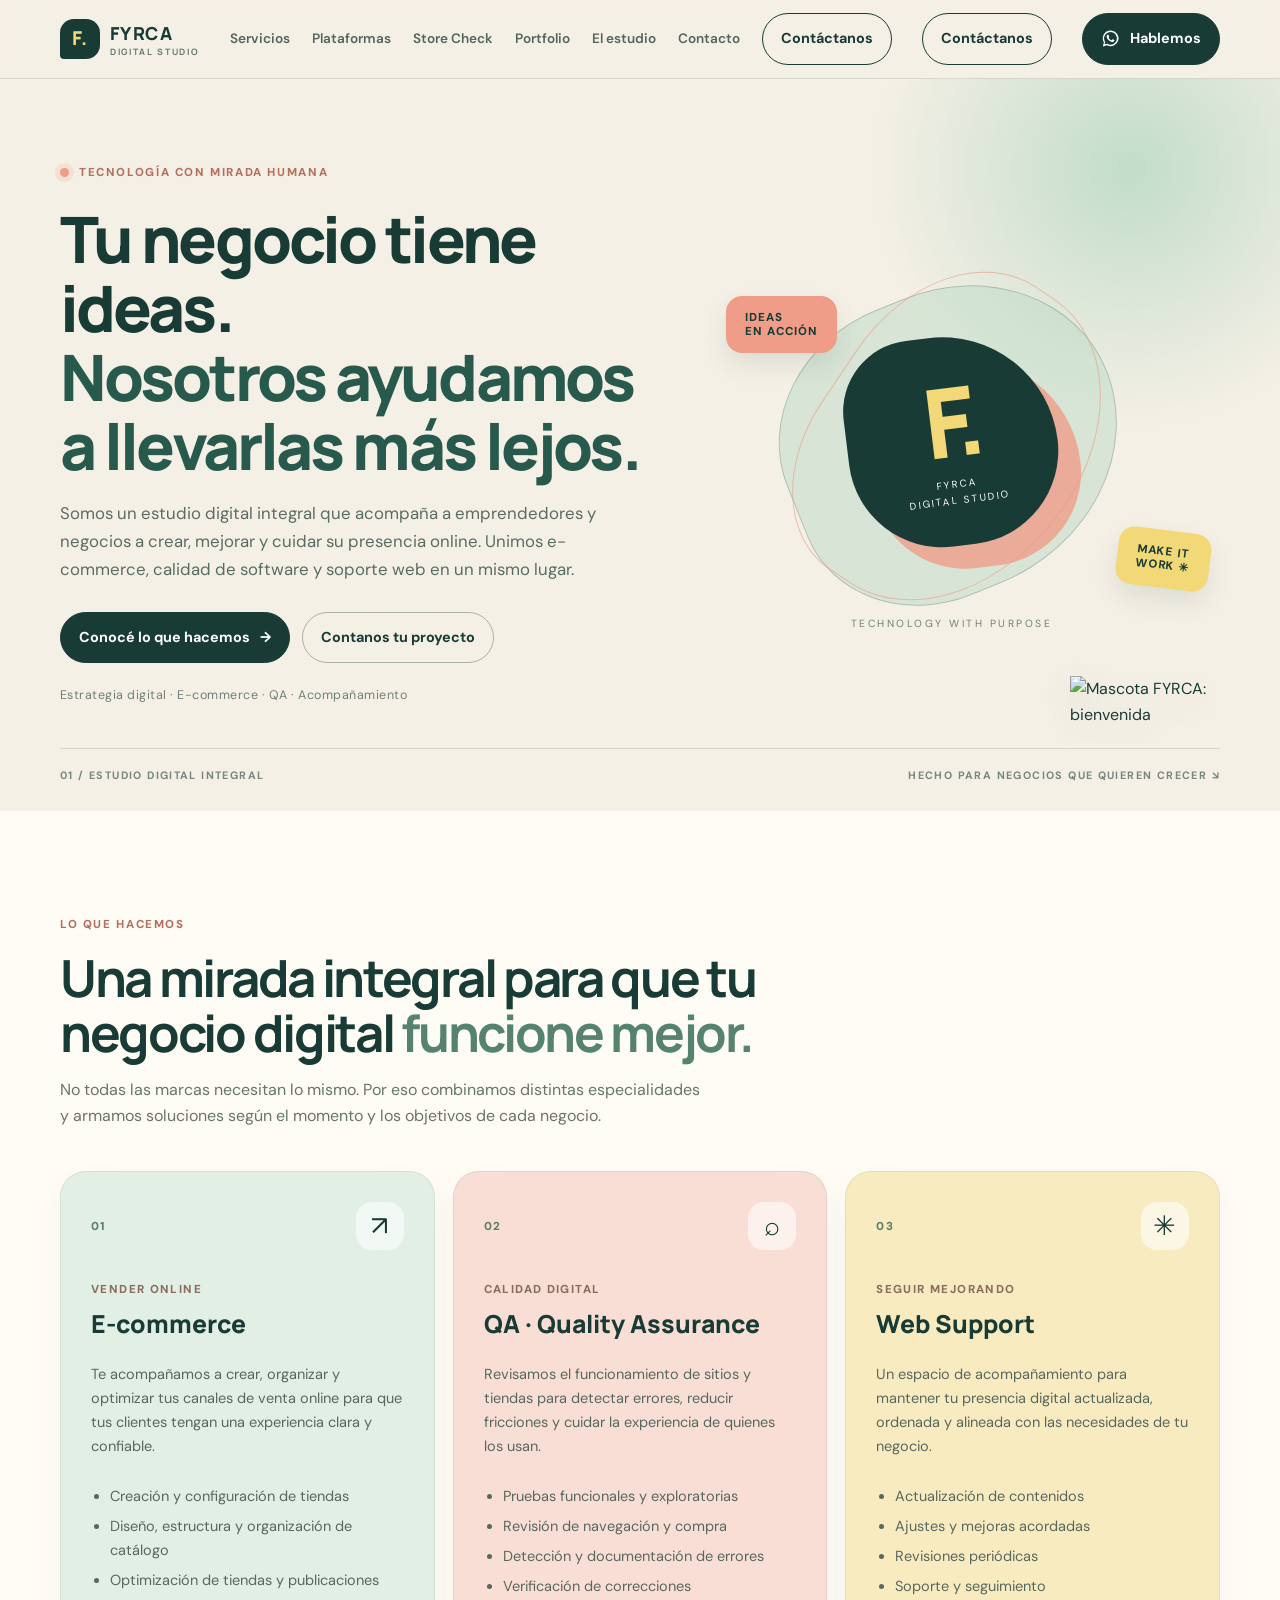
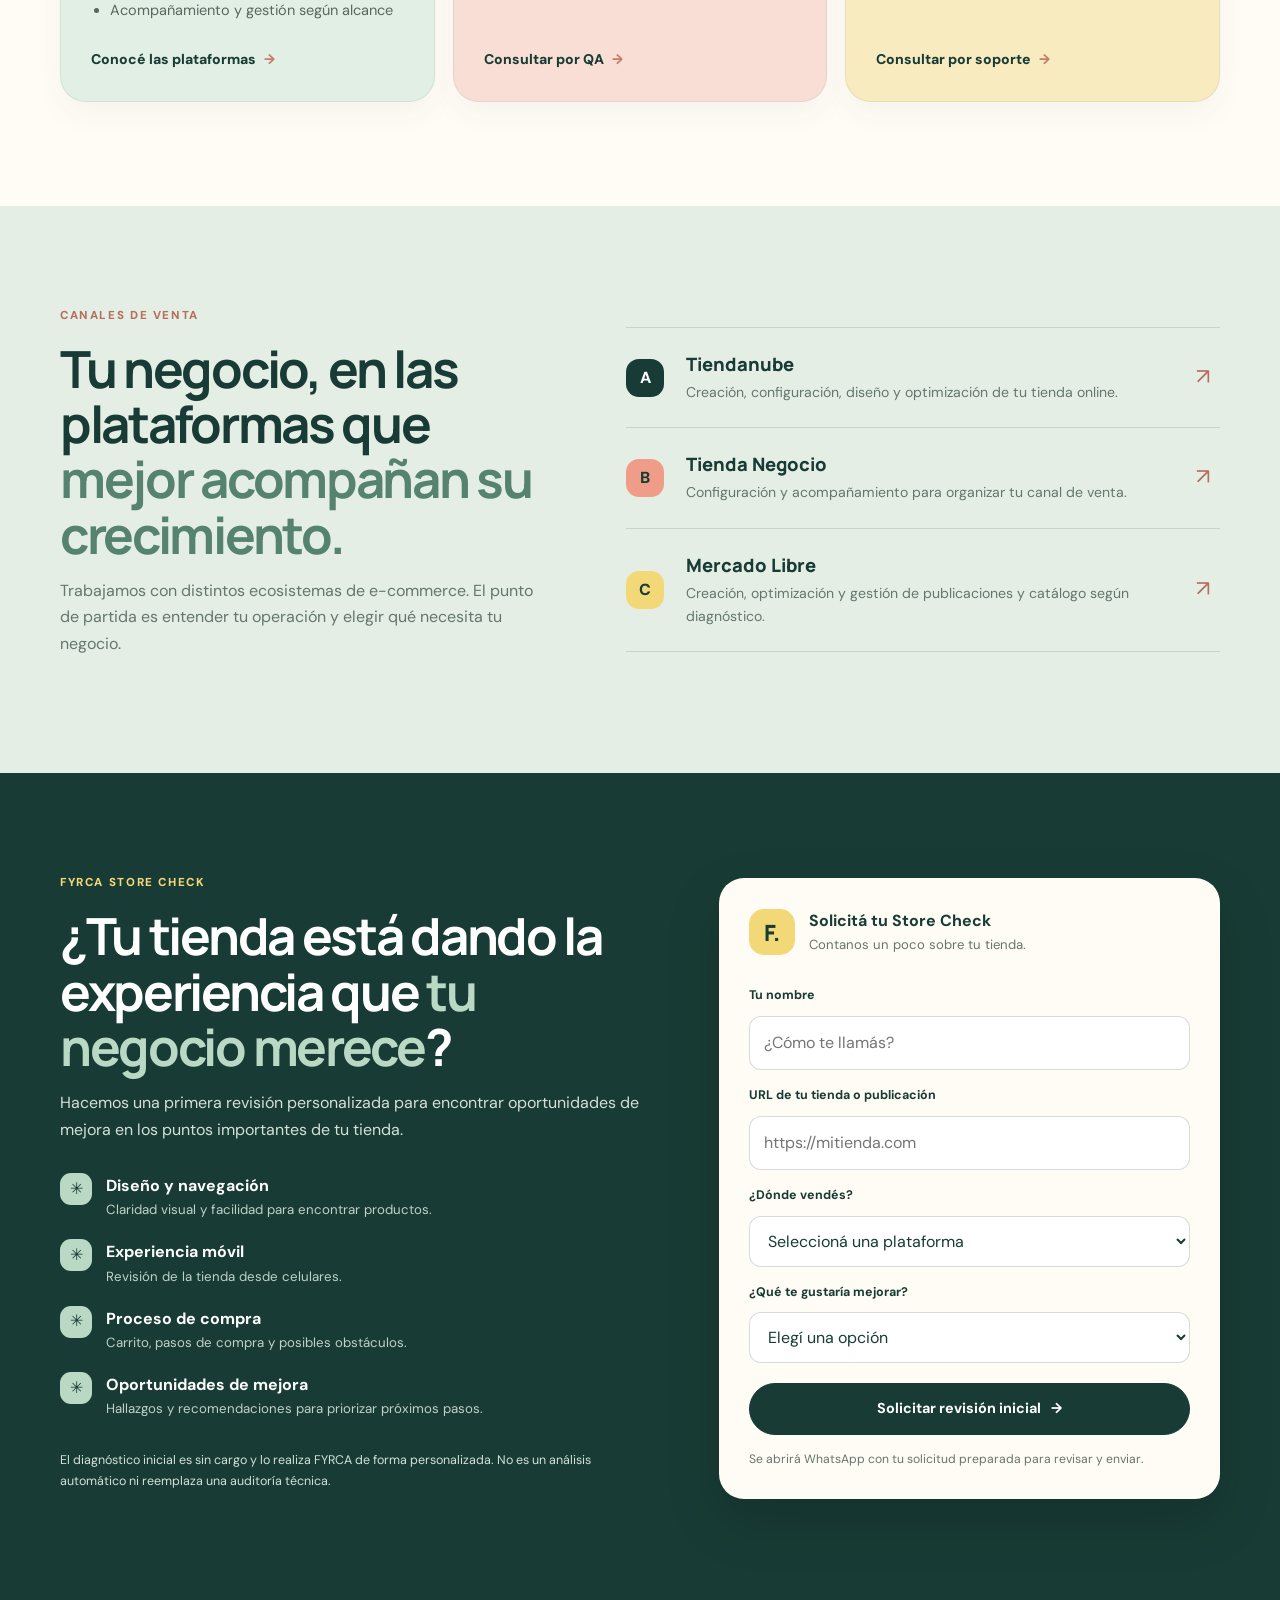
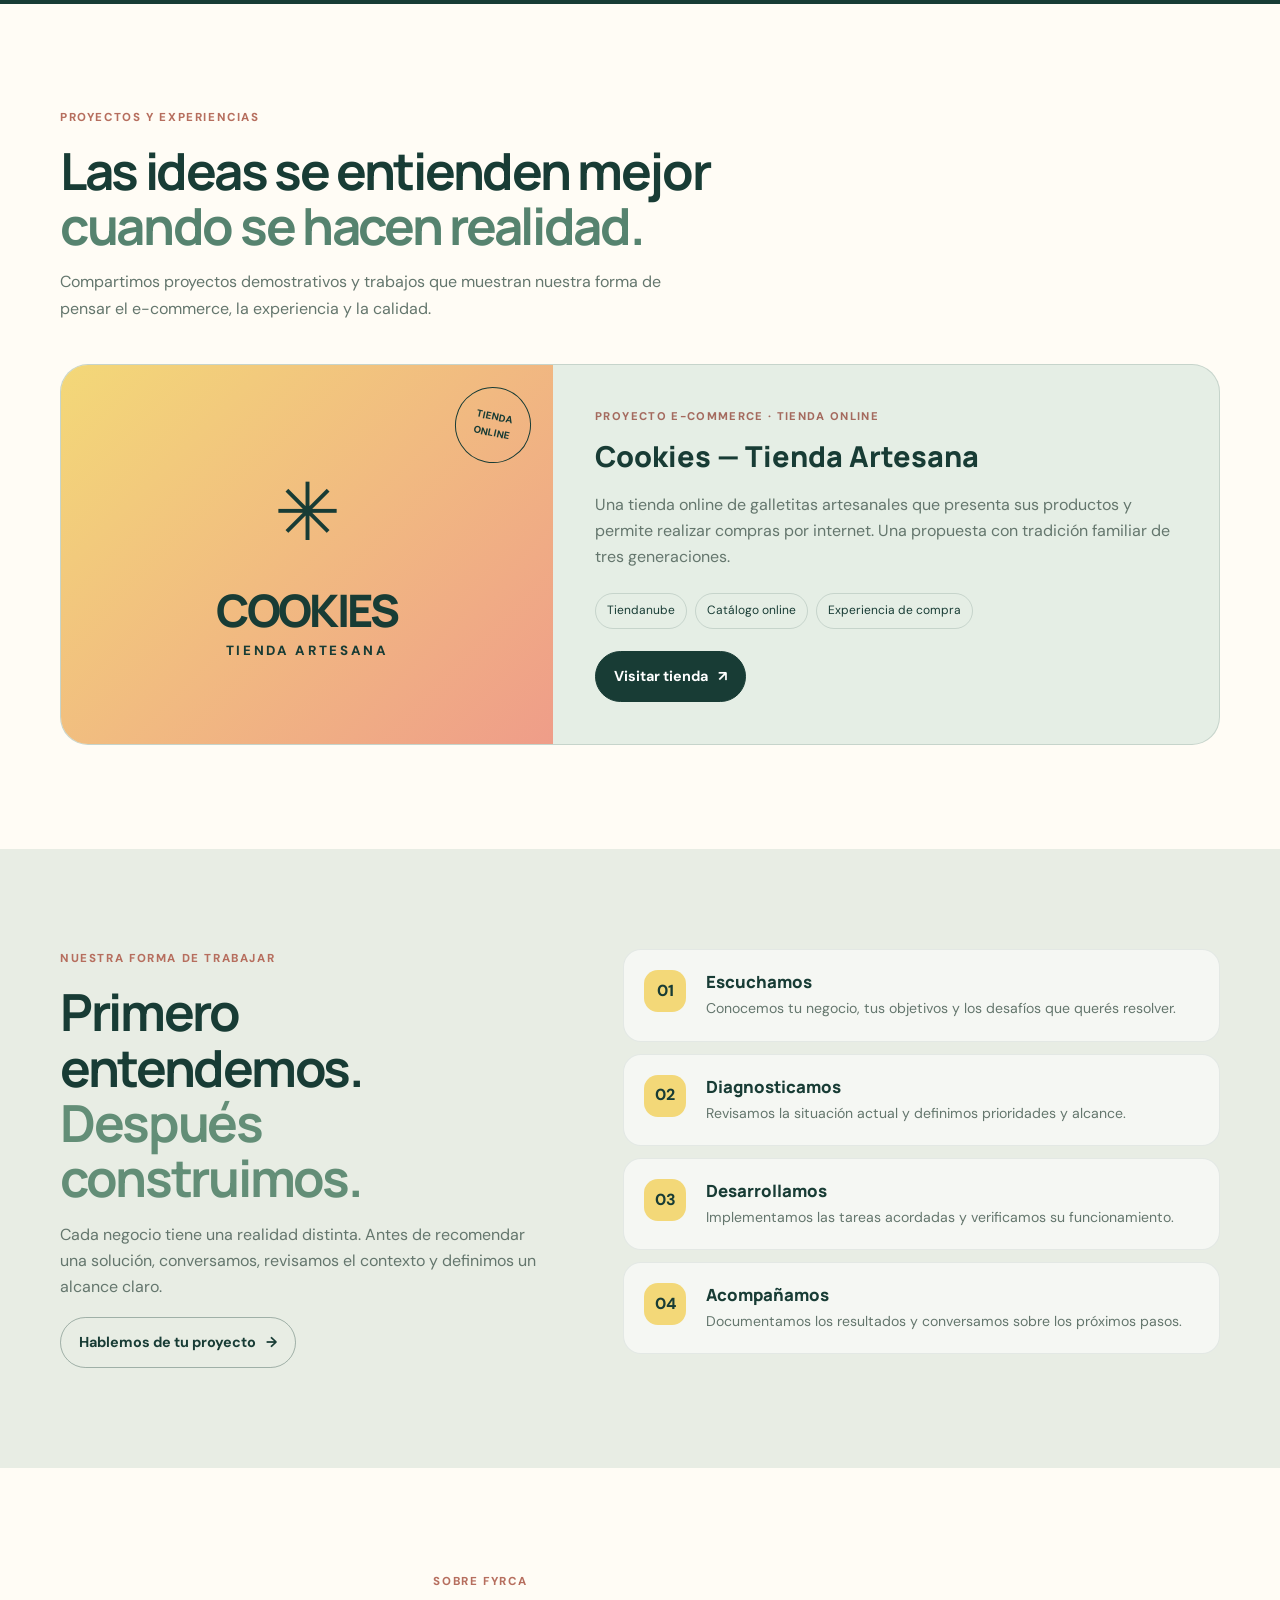
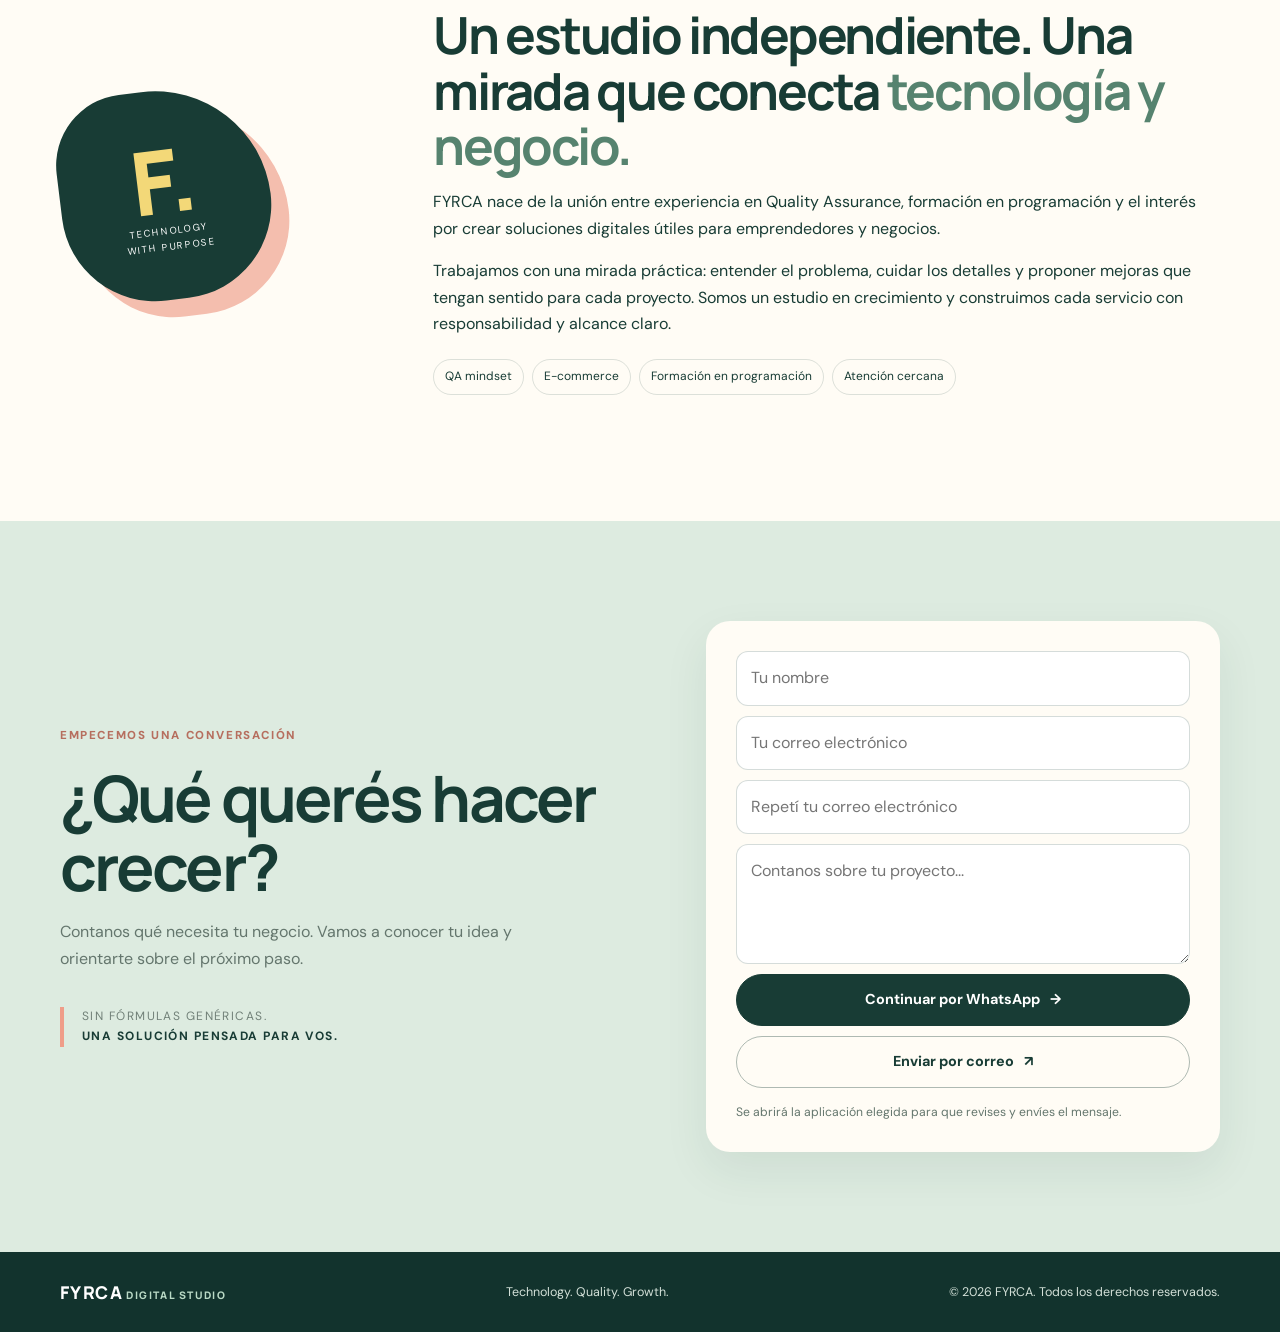
==== commit f1f0ce6e: "Restaura acceso a Contáctanos en menú móvil" ====
--- a/index.html
+++ b/index.html
@@ -9,7 +9,7 @@
   <link rel="preconnect" href="https://fonts.googleapis.com">
   <link rel="preconnect" href="https://fonts.gstatic.com" crossorigin>
   <link href="https://fonts.googleapis.com/css2?family=DM+Sans:wght@400;500;600;700&family=Manrope:wght@400;500;600;700;800&display=swap" rel="stylesheet">
-  <link rel="stylesheet" href="assets/css/styles.css?v=17">
+  <link rel="stylesheet" href="assets/css/styles.css?v=18">
 </head>
 <body>
   <div class="nav-wrap">
@@ -25,15 +25,16 @@
         <a href="#portfolio">Portfolio</a>
         <a href="#nosotros">El estudio</a>
         <a href="#contacto">Contacto</a>
-      </div>
-      <a class="nav-contact" href="#contacto">Contáctanos</a>
+        <a class="nav-contact nav-contact-menu" href="#contacto">Contáctanos</a>
+      </div>
+      <a class="nav-contact nav-contact-desktop" href="#contacto">Contáctanos</a>
       <a class="nav-cta" href="https://wa.me/5491130962275?text=Hola%2C%20quiero%20hacer%20una%20consulta%20a%20FYRCA." target="_blank" rel="noopener noreferrer" aria-label="Hablemos por WhatsApp">
         <svg class="whatsapp-icon" viewBox="0 0 24 24" width="19" height="19" aria-hidden="true" focusable="false">
           <path fill="currentColor" d="M12.04 2a9.8 9.8 0 0 0-8.37 14.9L2.3 22l5.25-1.37A9.9 9.9 0 1 0 12.04 2Zm0 17.9a8.1 8.1 0 0 1-4.13-1.13l-.3-.18-3.12.82.83-3.04-.2-.31A8.05 8.05 0 1 1 12.04 19.9Zm4.42-6.04c-.24-.12-1.43-.7-1.65-.78-.22-.08-.38-.12-.54.12-.16.24-.62.78-.76.94-.14.16-.28.18-.52.06-.24-.12-1.02-.38-1.94-1.2-.72-.64-1.2-1.43-1.34-1.67-.14-.24-.02-.37.1-.49.1-.1.24-.28.36-.42.12-.14.16-.24.24-.4.08-.16.04-.3-.02-.42-.06-.12-.54-1.3-.74-1.78-.2-.46-.4-.4-.54-.4h-.46c-.16 0-.42.06-.64.3-.22.24-.84.82-.84 2s.86 2.32.98 2.48c.12.16 1.7 2.6 4.12 3.64.58.25 1.03.4 1.38.51.58.18 1.1.16 1.51.1.46-.07 1.43-.58 1.63-1.14.2-.56.2-1.04.14-1.14-.06-.1-.22-.16-.46-.28Z"/>
         </svg>
         <span>Hablemos</span>
       </a>
-      <button class="menu-toggle" id="menuToggle" aria-label="Abrir menú" aria-controls="navLinks" aria-expanded="false">☰</button>
+      <button class="menu-toggle" id="menuToggle" type="button" aria-label="Abrir menú" aria-controls="navLinks" aria-expanded="false">☰</button>
     </nav>
   </div>
 
@@ -259,6 +260,6 @@
       <span>© <span id="year"></span> FYRCA. Todos los derechos reservados.</span>
     </div>
   </footer>
-  <script src="assets/js/main.js" defer></script>
+  <script src="assets/js/main.js?v=2" defer></script>
 </body>
 </html>
--- a/assets/css/styles.css
+++ b/assets/css/styles.css
@@ -280,3 +280,13 @@
   .menu-toggle { width: 38px; height: 38px; }
   .nav-cta { padding: 8px 8px !important; font-size: .68rem !important; }
 }
+
+
+/* Fix: ensure the mobile navigation opens above page content */
+@media screen and (max-width: 760px) {
+  .nav-wrap { position: sticky; top: 0; z-index: 1000 !important; overflow: visible !important; }
+  nav.container { position: relative; }
+  .nav-links { display: none !important; position: absolute !important; top: 70px !important; left: -12px !important; right: -12px !important; z-index: 1001 !important; width: auto !important; max-height: calc(100vh - 90px); overflow-y: auto; background: var(--cream) !important; padding: 18px 24px 24px !important; border-bottom: 1px solid var(--line); box-shadow: 0 14px 24px rgba(18,51,45,.12); }
+  .nav-links.open { display: flex !important; }
+  .menu-toggle { position: relative; z-index: 1002; cursor: pointer; pointer-events: auto; }
+}
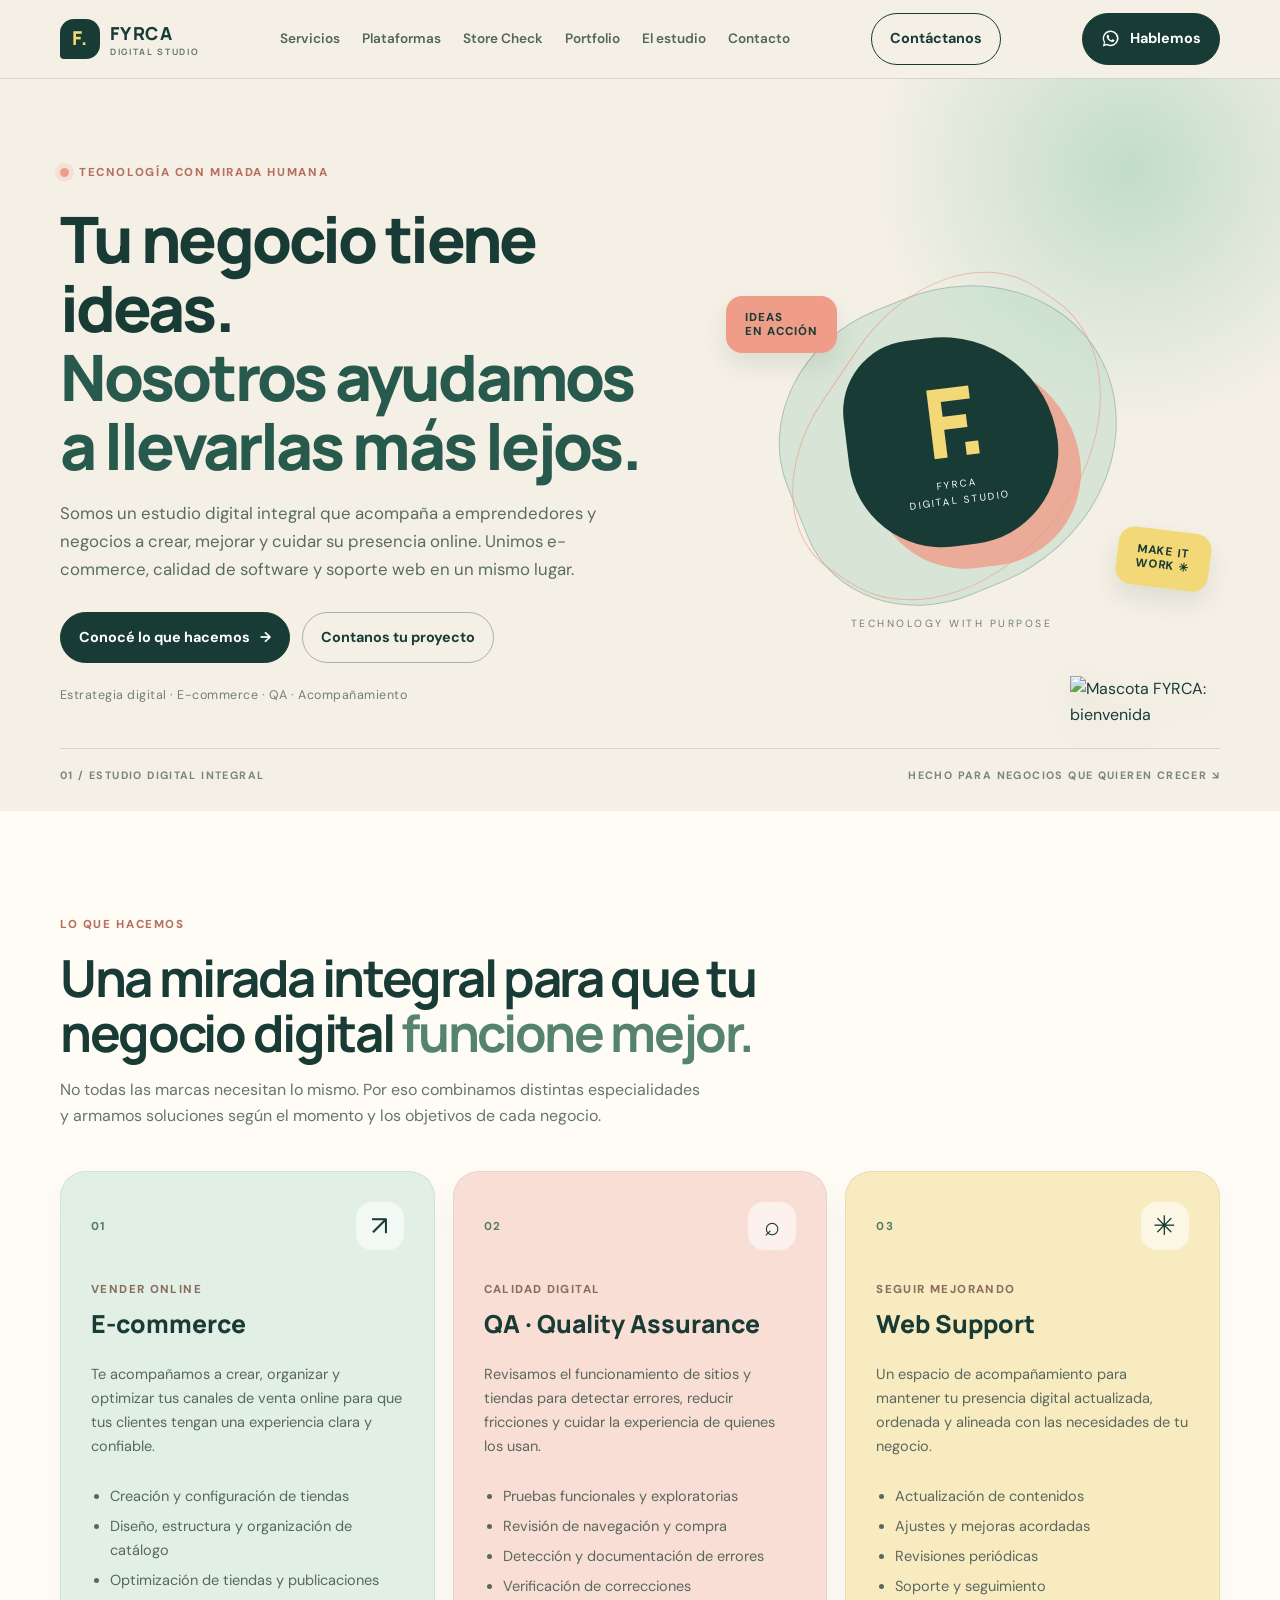
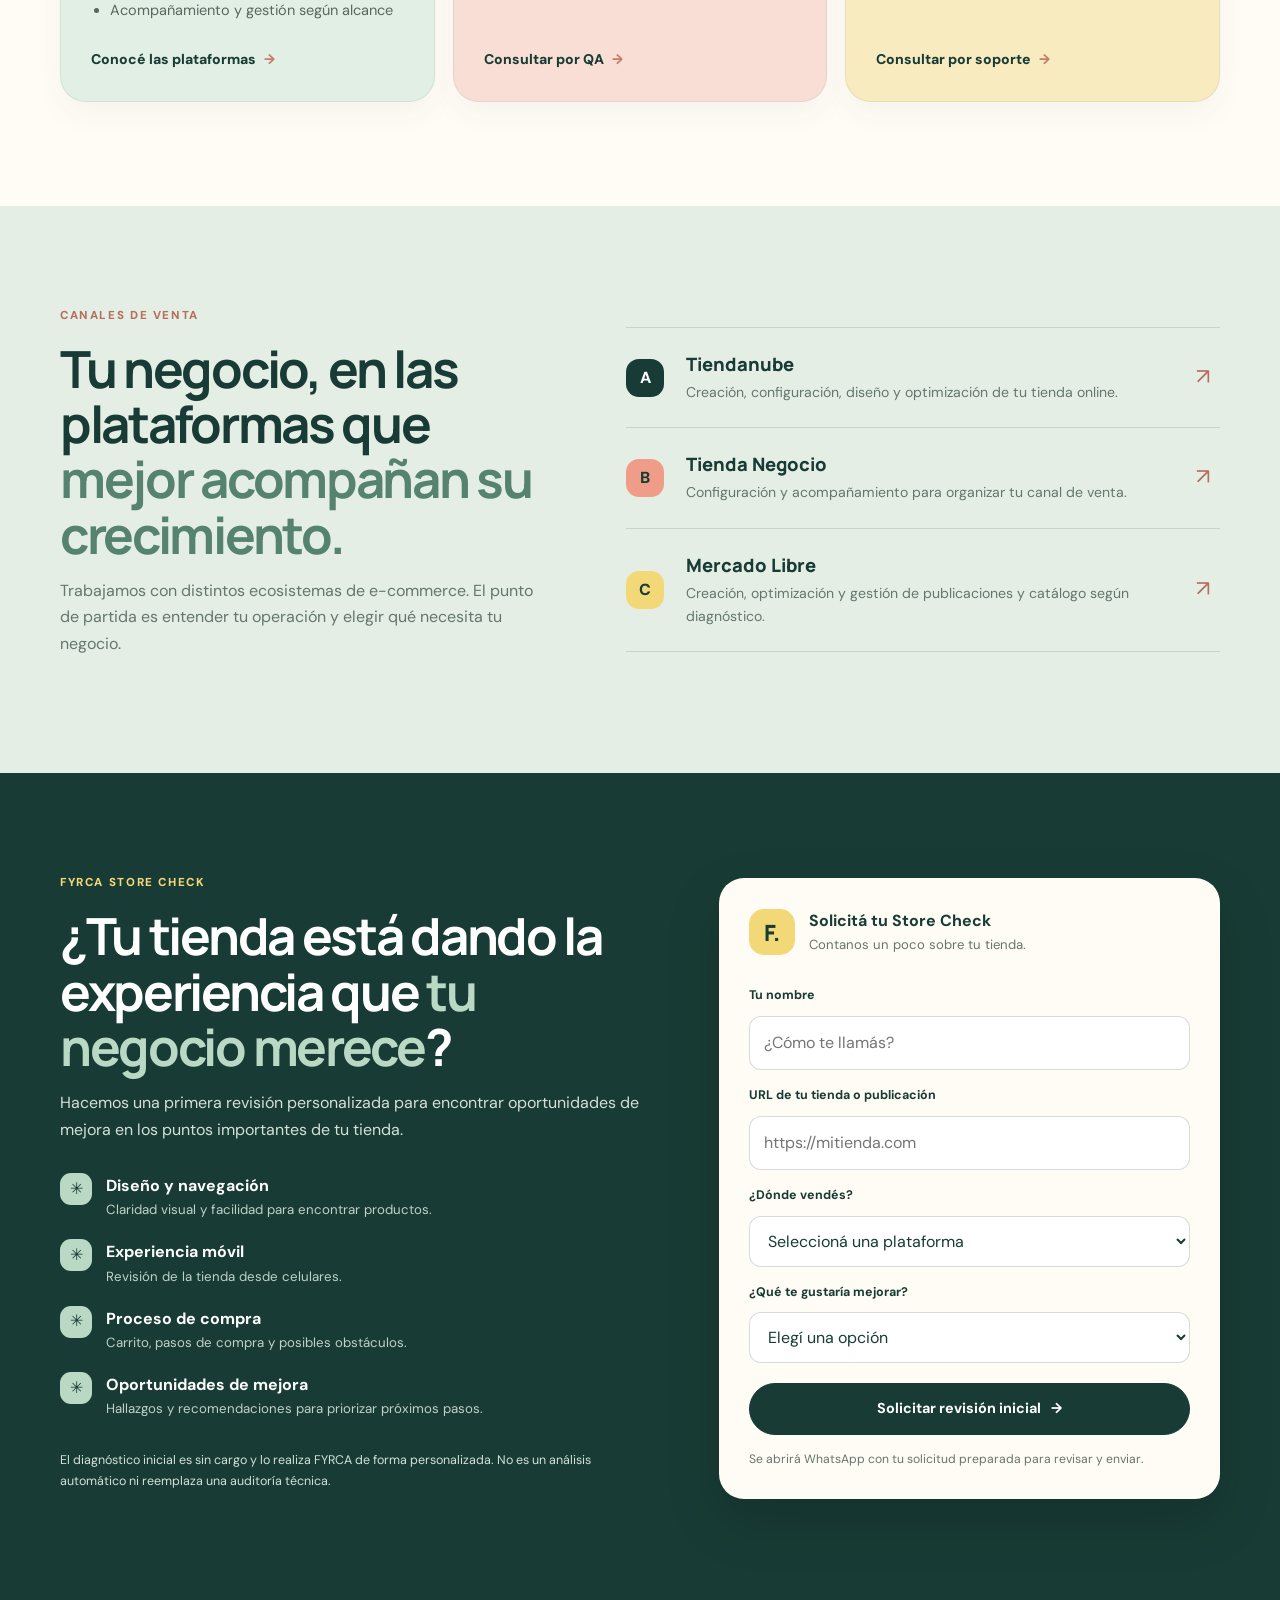
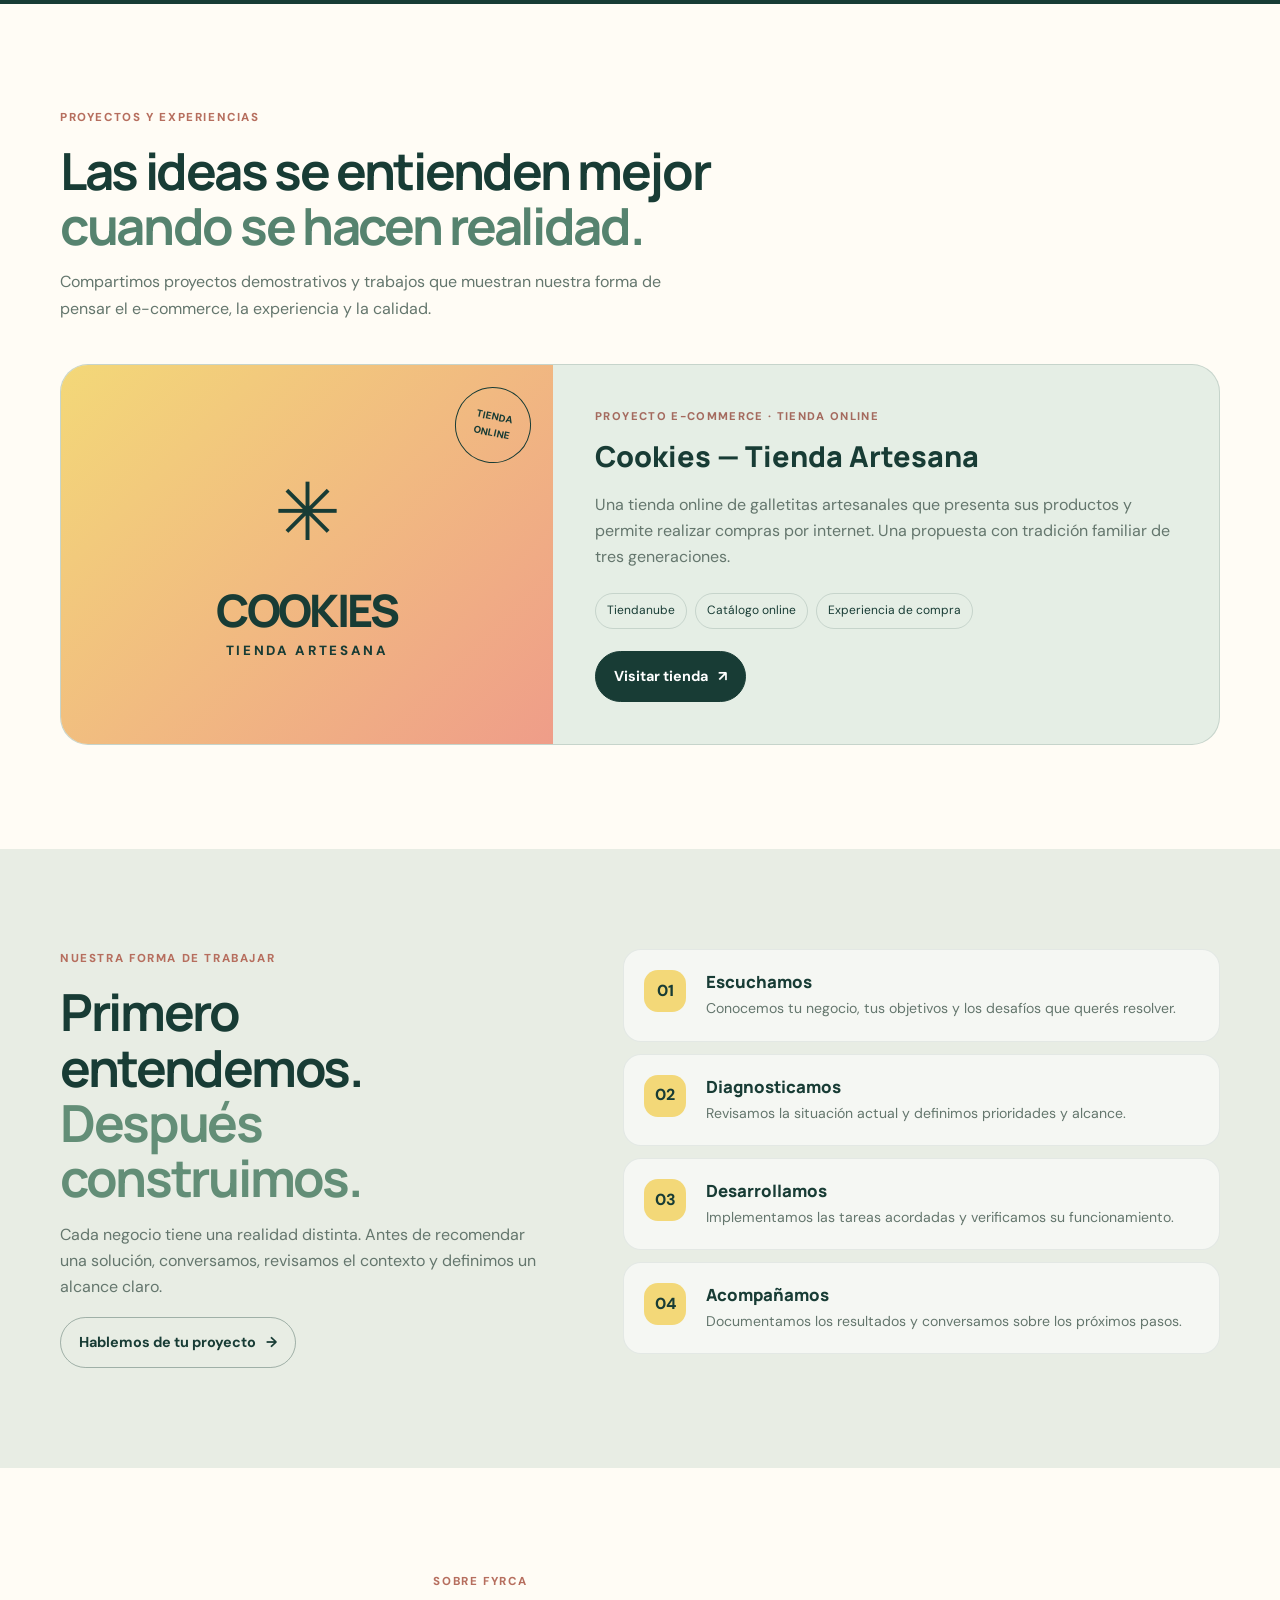
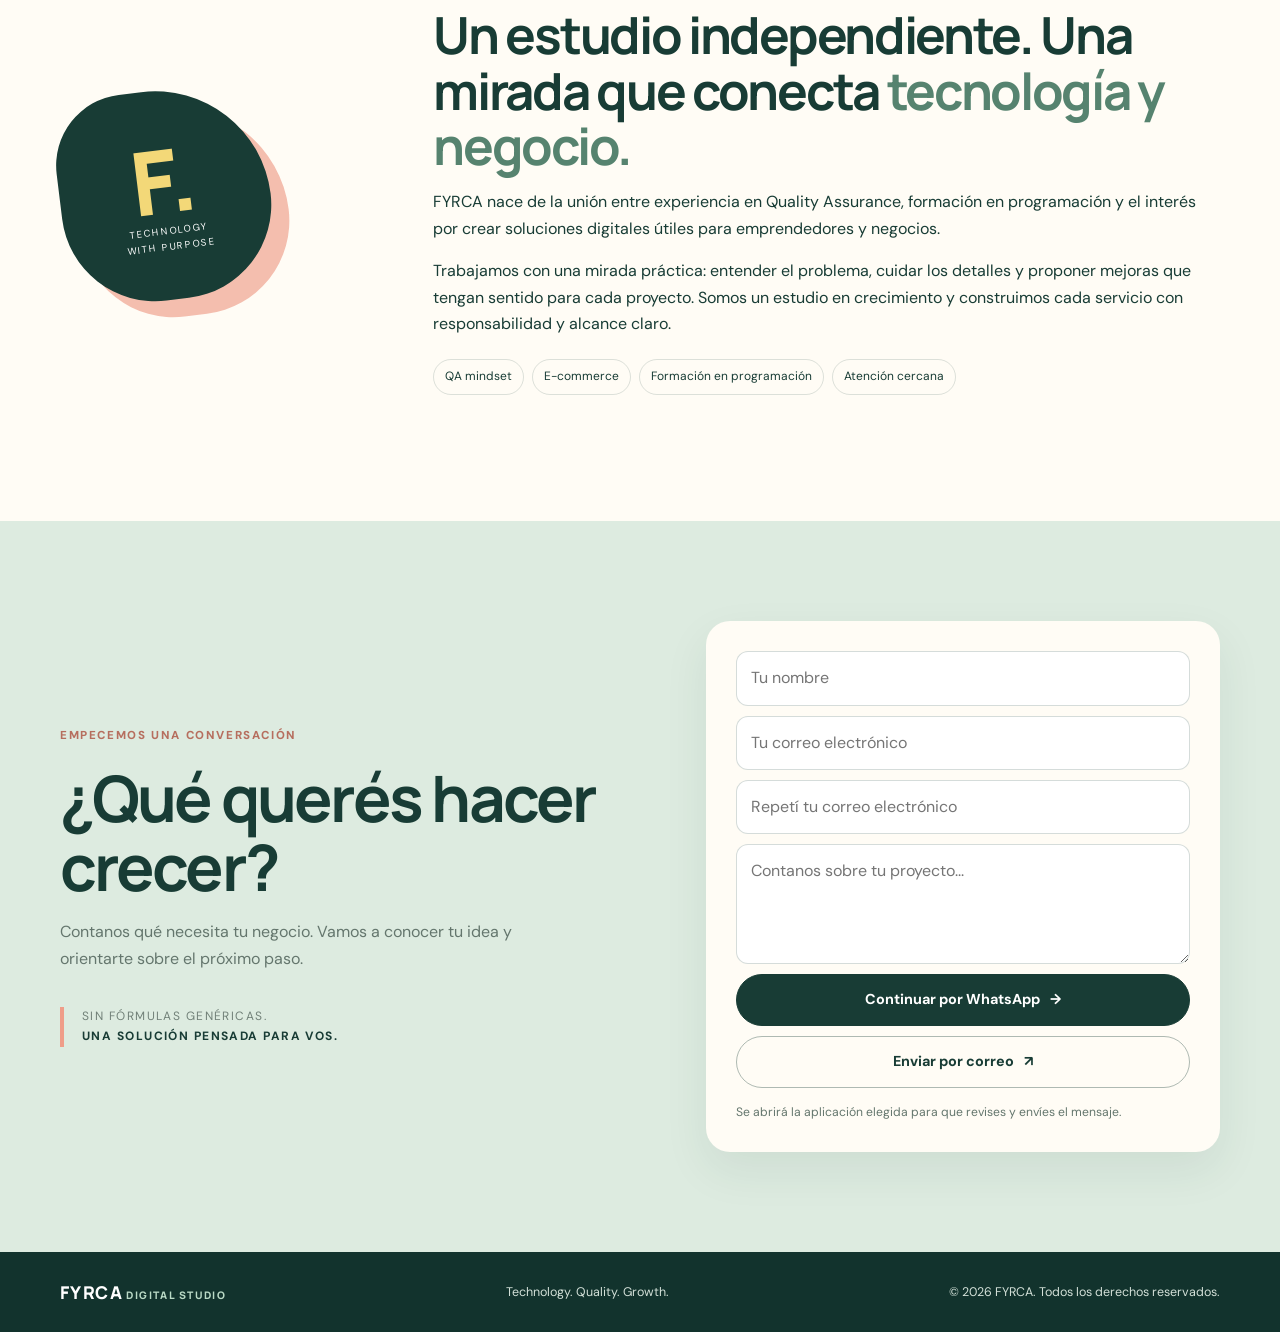
==== commit 6202614e: "Actualiza caché de navegación móvil" ====
--- a/index.html
+++ b/index.html
@@ -9,7 +9,7 @@
   <link rel="preconnect" href="https://fonts.googleapis.com">
   <link rel="preconnect" href="https://fonts.gstatic.com" crossorigin>
   <link href="https://fonts.googleapis.com/css2?family=DM+Sans:wght@400;500;600;700&family=Manrope:wght@400;500;600;700;800&display=swap" rel="stylesheet">
-  <link rel="stylesheet" href="assets/css/styles.css?v=18">
+  <link rel="stylesheet" href="assets/css/styles.css?v=19">
 </head>
 <body>
   <div class="nav-wrap">
@@ -260,6 +260,6 @@
       <span>© <span id="year"></span> FYRCA. Todos los derechos reservados.</span>
     </div>
   </footer>
-  <script src="assets/js/main.js?v=2" defer></script>
+  <script src="assets/js/main.js?v=3" defer></script>
 </body>
 </html>
--- a/assets/css/styles.css
+++ b/assets/css/styles.css
@@ -290,3 +290,19 @@
   .nav-links.open { display: flex !important; }
   .menu-toggle { position: relative; z-index: 1002; cursor: pointer; pointer-events: auto; }
 }
+
+
+/* Mobile menu and contact action: visible, tappable and layered above content */
+@media screen and (max-width: 760px) {
+  .nav-wrap { position: sticky !important; top: 0; z-index: 2000 !important; overflow: visible !important; }
+  nav.container { position: relative !important; }
+  .nav-links { display: none !important; position: absolute !important; top: 70px !important; left: -12px !important; right: -12px !important; z-index: 2001 !important; flex-direction: column !important; align-items: stretch !important; gap: 0 !important; max-height: calc(100dvh - 86px); overflow-y: auto; padding: 12px 20px 20px !important; background: var(--cream) !important; box-shadow: 0 14px 24px rgba(18,51,45,.16); }
+  .nav-links.open { display: flex !important; visibility: visible !important; opacity: 1 !important; }
+  .nav-links > a { display: block; width: 100%; padding: 13px 4px; border-bottom: 1px solid var(--line); color: var(--forest); text-align: left; }
+  .nav-links > .nav-contact-menu { display: block !important; margin-top: 8px; padding: 13px 16px; border: 1px solid var(--forest); border-radius: 999px; text-align: center; font-weight: 700; }
+  .nav-contact-desktop { display: none !important; }
+  .menu-toggle { z-index: 2002 !important; position: relative; display: grid !important; place-items: center; cursor: pointer; pointer-events: auto; touch-action: manipulation; }
+}
+@media screen and (min-width: 761px) {
+  .nav-contact-menu { display: none !important; }
+}
